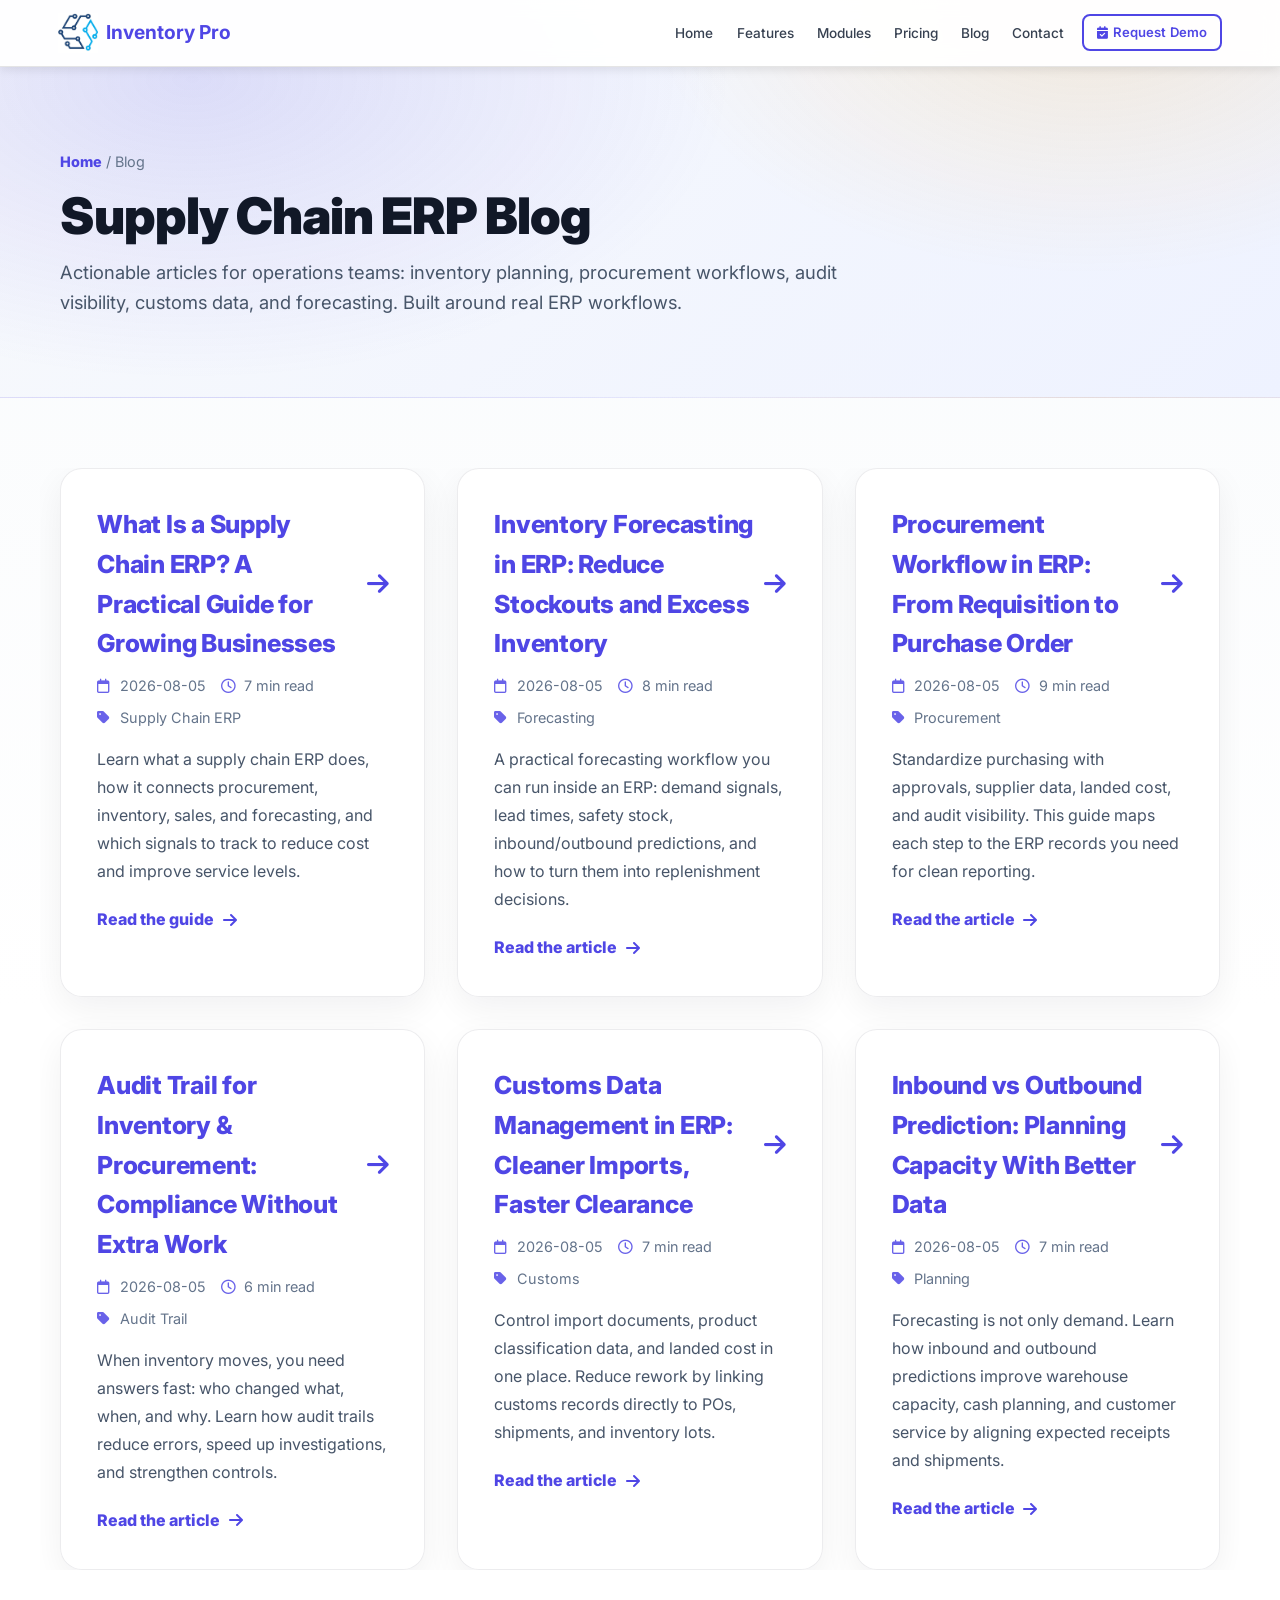
==== blog/index.html @ fe418e1c "fix" ====
<!DOCTYPE html>
<html lang="en">
<head>
    <meta charset="UTF-8">
    <meta name="viewport" content="width=device-width, initial-scale=1.0">
    <meta http-equiv="X-UA-Compatible" content="IE=edge">

    <title>Inventory Pro Blog | Supply Chain ERP Guides</title>
    <meta name="description" content="Practical guides on supply chain ERP, inventory planning, procurement, audit trails, customs data, and forecasting. Written for operations teams who want better control and visibility.">
    <meta name="keywords" content="supply chain ERP, inventory ERP, procurement ERP, inventory forecasting, audit trail, customs data management, inbound prediction, outbound prediction, supply chain management software">
    <meta name="author" content="Inventory Pro">
    <meta name="robots" content="index, follow, max-image-preview:large, max-snippet:-1, max-video-preview:-1">
    <meta name="theme-color" content="#2563eb">

    <link rel="canonical" href="https://inventoryproapp.com.au/blog/index.html">
    <link rel="icon" type="image/png" href="../logo.png">
    <link rel="apple-touch-icon" type="image/png" href="../logo.png">

    <meta property="og:type" content="website">
    <meta property="og:site_name" content="Inventory Pro">
    <meta property="og:title" content="Inventory Pro Blog | Supply Chain ERP Guides">
    <meta property="og:description" content="Practical guides on supply chain ERP, inventory planning, procurement, audit trails, customs data, and forecasting.">
    <meta property="og:url" content="https://inventoryproapp.com.au/blog/index.html">
    <meta property="og:image" content="../logo.png">

    <meta name="twitter:card" content="summary_large_image">
    <meta name="twitter:title" content="Inventory Pro Blog | Supply Chain ERP Guides">
    <meta name="twitter:description" content="Practical guides on supply chain ERP, inventory planning, procurement, audit trails, customs data, and forecasting.">
    <meta name="twitter:image" content="../logo.png">

    <link rel="stylesheet" href="../styles.css">
    <link href="https://fonts.googleapis.com/css2?family=Inter:wght@300;400;500;600;700;800&display=swap" rel="stylesheet">
    <link rel="stylesheet" href="https://cdnjs.cloudflare.com/ajax/libs/font-awesome/6.0.0/css/all.min.css">

    <script type="application/ld+json">
    {
        "@context": "https://schema.org",
        "@type": "Blog",
        "name": "Inventory Pro Blog",
        "description": "Practical guides on supply chain ERP, inventory planning, procurement, audit trails, customs data, and forecasting.",
        "url": "https://inventoryproapp.com.au/blog/index.html",
        "publisher": {
            "@type": "Organization",
            "name": "Inventory Pro",
            "url": "https://inventoryproapp.com.au/",
            "logo": {
                "@type": "ImageObject",
                "url": "https://inventoryproapp.com.au/logo.png"
            }
        }
    }
    </script>
</head>
<body class="blog-page">
    <nav class="navbar">
        <div class="nav-container">
            <a class="nav-logo" href="../index.html">
                <img src="../logo.png" alt="Inventory Pro Logo" class="nav-logo-img">
                <span>Inventory Pro</span>
            </a>
            <ul class="nav-menu">
                <li><a href="../index.html#home">Home</a></li>
                <li><a href="../index.html#features">Features</a></li>
                <li><a href="../index.html#modules">Modules</a></li>
                <li><a href="../index.html#pricing">Pricing</a></li>
                <li><a href="index.html">Blog</a></li>
                <li><a href="../index.html#contact">Contact</a></li>
                <li><a href="../index.html#contact" class="request-demo-nav" data-interest="demo"><i class="fas fa-calendar-check"></i> Request Demo</a></li>
            </ul>
            <div class="hamburger">
                <span></span>
                <span></span>
                <span></span>
            </div>
        </div>
    </nav>

    <header class="blog-hero">
        <div class="container">
            <div class="breadcrumbs">
                <a href="../index.html">Home</a> / Blog
            </div>
            <h1>Supply Chain ERP Blog</h1>
            <p>Actionable articles for operations teams: inventory planning, procurement workflows, audit visibility, customs data, and forecasting. Built around real ERP workflows.</p>
        </div>
    </header>

    <main class="blog-index" aria-label="Blog posts">
        <div class="container">
            <div class="blog-grid">
                <article class="blog-card">
                    <h2><a class="blog-link" href="supply-chain-erp-guide.html">What Is a Supply Chain ERP? A Practical Guide for Growing Businesses <i class="fas fa-arrow-right"></i></a></h2>
                    <div class="blog-meta">
                        <span><i class="far fa-calendar"></i> 2026-08-05</span>
                        <span><i class="far fa-clock"></i> 7 min read</span>
                        <span><i class="fas fa-tag"></i> Supply Chain ERP</span>
                    </div>
                    <p>Learn what a supply chain ERP does, how it connects procurement, inventory, sales, and forecasting, and which signals to track to reduce cost and improve service levels.</p>
                    <a class="blog-link" href="supply-chain-erp-guide.html">Read the guide <i class="fas fa-arrow-right"></i></a>
                </article>

                <article class="blog-card">
                    <h2><a class="blog-link" href="inventory-forecasting-erp.html">Inventory Forecasting in ERP: Reduce Stockouts and Excess Inventory <i class="fas fa-arrow-right"></i></a></h2>
                    <div class="blog-meta">
                        <span><i class="far fa-calendar"></i> 2026-08-05</span>
                        <span><i class="far fa-clock"></i> 8 min read</span>
                        <span><i class="fas fa-tag"></i> Forecasting</span>
                    </div>
                    <p>A practical forecasting workflow you can run inside an ERP: demand signals, lead times, safety stock, inbound/outbound predictions, and how to turn them into replenishment decisions.</p>
                    <a class="blog-link" href="inventory-forecasting-erp.html">Read the article <i class="fas fa-arrow-right"></i></a>
                </article>

                <article class="blog-card">
                    <h2><a class="blog-link" href="procurement-workflow-erp.html">Procurement Workflow in ERP: From Requisition to Purchase Order <i class="fas fa-arrow-right"></i></a></h2>
                    <div class="blog-meta">
                        <span><i class="far fa-calendar"></i> 2026-08-05</span>
                        <span><i class="far fa-clock"></i> 9 min read</span>
                        <span><i class="fas fa-tag"></i> Procurement</span>
                    </div>
                    <p>Standardize purchasing with approvals, supplier data, landed cost, and audit visibility. This guide maps each step to the ERP records you need for clean reporting.</p>
                    <a class="blog-link" href="procurement-workflow-erp.html">Read the article <i class="fas fa-arrow-right"></i></a>
                </article>

                <article class="blog-card">
                    <h2><a class="blog-link" href="audit-trail-inventory.html">Audit Trail for Inventory & Procurement: Compliance Without Extra Work <i class="fas fa-arrow-right"></i></a></h2>
                    <div class="blog-meta">
                        <span><i class="far fa-calendar"></i> 2026-08-05</span>
                        <span><i class="far fa-clock"></i> 6 min read</span>
                        <span><i class="fas fa-tag"></i> Audit Trail</span>
                    </div>
                    <p>When inventory moves, you need answers fast: who changed what, when, and why. Learn how audit trails reduce errors, speed up investigations, and strengthen controls.</p>
                    <a class="blog-link" href="audit-trail-inventory.html">Read the article <i class="fas fa-arrow-right"></i></a>
                </article>

                <article class="blog-card">
                    <h2><a class="blog-link" href="customs-data-management-erp.html">Customs Data Management in ERP: Cleaner Imports, Faster Clearance <i class="fas fa-arrow-right"></i></a></h2>
                    <div class="blog-meta">
                        <span><i class="far fa-calendar"></i> 2026-08-05</span>
                        <span><i class="far fa-clock"></i> 7 min read</span>
                        <span><i class="fas fa-tag"></i> Customs</span>
                    </div>
                    <p>Control import documents, product classification data, and landed cost in one place. Reduce rework by linking customs records directly to POs, shipments, and inventory lots.</p>
                    <a class="blog-link" href="customs-data-management-erp.html">Read the article <i class="fas fa-arrow-right"></i></a>
                </article>

                <article class="blog-card">
                    <h2><a class="blog-link" href="inbound-outbound-prediction.html">Inbound vs Outbound Prediction: Planning Capacity With Better Data <i class="fas fa-arrow-right"></i></a></h2>
                    <div class="blog-meta">
                        <span><i class="far fa-calendar"></i> 2026-08-05</span>
                        <span><i class="far fa-clock"></i> 7 min read</span>
                        <span><i class="fas fa-tag"></i> Planning</span>
                    </div>
                    <p>Forecasting is not only demand. Learn how inbound and outbound predictions improve warehouse capacity, cash planning, and customer service by aligning expected receipts and shipments.</p>
                    <a class="blog-link" href="inbound-outbound-prediction.html">Read the article <i class="fas fa-arrow-right"></i></a>
                </article>
            </div>
        </div>
    </main>

    <script src="blog.js"></script>
</body>
</html>
---- styles.css ----
/* SEO Accessibility Styles */
.sr-only {
    position: absolute;
    width: 1px;
    height: 1px;
    padding: 0;
    margin: -1px;
    overflow: hidden;
    clip: rect(0, 0, 0, 0);
    white-space: nowrap;
    border: 0;
}

.sr-only-focusable:active,
.sr-only-focusable:focus {
    position: static;
    width: auto;
    height: auto;
    margin: 0;
    overflow: visible;
    clip: auto;
    white-space: normal;
}

/* Reset and Base Styles */
* {
    margin: 0;
    padding: 0;
    box-sizing: border-box;
}

body {
    font-family: 'Inter', -apple-system, BlinkMacSystemFont, 'Segoe UI', Roboto, sans-serif;
    line-height: 1.6;
    color: #333;
    overflow-x: hidden;
    background: #f8fafc;
    word-wrap: break-word;
    overflow-wrap: break-word;
}

/* Text overflow handling */
h1, h2, h3, h4, h5, h6, p, span, div, a, button, input, textarea, select {
    word-wrap: break-word;
    overflow-wrap: break-word;
    hyphens: auto;
}

/* Color Variables */
:root {
    --primary-color: #4f46e5;
    --primary-dark: #3730a3;
    --primary-light: #6366f1;
    --secondary-color: #64748b;
    --accent-color: #f59e0b;
    --success-color: #10b981;
    --error-color: #ef4444;
    --warning-color: #f59e0b;
    --text-primary: #1f2937;
    --text-secondary: #6b7280;
    --text-light: #9ca3af;
    --bg-primary: #ffffff;
    --bg-secondary: #f8fafc;
    --bg-dark: #1f2937;
    --border-color: #e5e7eb;
    --border-light: #f3f4f6;
    --shadow-light: rgba(0, 0, 0, 0.05);
    --shadow-medium: rgba(0, 0, 0, 0.1);
    --shadow-heavy: rgba(0, 0, 0, 0.15);
    --gradient-primary: linear-gradient(135deg, #4f46e5 0%, #3730a3 100%);
    --gradient-secondary: linear-gradient(135deg, #6366f1 0%, #4f46e5 100%);
    --gradient-accent: linear-gradient(135deg, #f59e0b 0%, #d97706 100%);
    --gradient-hero: linear-gradient(135deg, #667eea 0%, #764ba2 100%);
    --gradient-card: linear-gradient(135deg, rgba(255, 255, 255, 0.9) 0%, rgba(255, 255, 255, 0.7) 100%);
    --gradient-glass: linear-gradient(135deg, rgba(255, 255, 255, 0.2) 0%, rgba(255, 255, 255, 0.1) 100%);
    --gradient-dark: linear-gradient(135deg, #1f2937 0%, #374151 100%);
}

/* Container with text overflow protection */
.container {
    max-width: 1200px;
    margin: 0 auto;
    padding: 0 20px;
    overflow: hidden;
}

/* Navigation with text overflow protection */
.navbar {
    position: fixed;
    top: 0;
    left: 0;
    right: 0;
    background: rgba(255, 255, 255, 0.95);
    backdrop-filter: blur(10px);
    -webkit-backdrop-filter: blur(10px);
    z-index: 9999;
    padding: 0.8rem 0;
    border-bottom: 1px solid rgba(0, 0, 0, 0.1);
    box-shadow: 0 2px 10px rgba(0, 0, 0, 0.1);
    overflow: visible;
}

.nav-container {
    max-width: 1200px;
    margin: 0 auto;
    padding: 0 18px;
    display: flex;
    align-items: center;
    justify-content: space-between;
    gap: 0.5rem;
    overflow: visible;
}

.nav-logo {
    display: flex;
    align-items: center;
    font-size: 1.2rem;
    font-weight: 700;
    color: #4f46e5;
    text-decoration: none;
    flex-shrink: 0;
    min-width: 0;
}

.nav-logo-img {
    height: 40px;
    width: auto;
    object-fit: contain;
    margin-right: 0.5rem;
}

.nav-logo span {
    white-space: nowrap;
    overflow: hidden;
    text-overflow: ellipsis;
}

.nav-logo i {
    margin-right: 0.5rem;
    font-size: 1.5rem;
    color: #4f46e5;
    flex-shrink: 0;
}

.nav-menu {
    display: flex;
    list-style: none;
    margin: 0;
    padding: 0;
    gap: 0.15rem;
    flex-wrap: nowrap;
    justify-content: flex-end;
    align-items: center;
    flex: 1;
    min-width: 0;
}

.nav-menu a {
    text-decoration: none;
    color: #374151;
    font-weight: 500;
    font-size: 0.85rem;
    padding: 0.4rem 0.65rem;
    border-radius: 6px;
    transition: all 0.2s ease;
    white-space: nowrap;
}

.nav-menu a:hover {
    background: rgba(79, 70, 229, 0.1);
    color: #4f46e5;
}

.hamburger {
    display: none;
    flex-direction: column;
    cursor: pointer;
    gap: 3px;
    padding: 5px;
    flex-shrink: 0;
}

.hamburger span {
    width: 20px;
    height: 2px;
    background: #4f46e5;
    border-radius: 1px;
    transition: all 0.3s ease;
}

/* Hero Section with text overflow protection */
.hero {
    min-height: 100vh;
    display: flex;
    align-items: center;
    background: var(--gradient-hero);
    position: relative;
    overflow: hidden;
    padding-top: 80px;
}

.hero::before {
    content: '';
    position: absolute;
    top: 0;
    left: 0;
    right: 0;
    bottom: 0;
    background: url('data:image/svg+xml,<svg xmlns="http://www.w3.org/2000/svg" viewBox="0 0 100 100"><defs><pattern id="grid" width="10" height="10" patternUnits="userSpaceOnUse"><path d="M 10 0 L 0 0 0 10" fill="none" stroke="rgba(255,255,255,0.1)" stroke-width="0.5"/></pattern></defs><rect width="100" height="100" fill="url(%23grid)"/></svg>');
    opacity: 0.3;
}

.hero::after {
    content: '';
    position: absolute;
    top: 0;
    left: 0;
    right: 0;
    bottom: 0;
    background: radial-gradient(circle at 20% 80%, rgba(120, 119, 198, 0.3) 0%, transparent 50%),
                radial-gradient(circle at 80% 20%, rgba(255, 119, 198, 0.3) 0%, transparent 50%),
                radial-gradient(circle at 40% 40%, rgba(120, 219, 255, 0.2) 0%, transparent 50%);
}

.hero-container {
    max-width: 1200px;
    margin: 0 auto;
    padding: 0 20px;
    display: grid;
    grid-template-columns: 1fr 1fr;
    gap: 4rem;
    align-items: center;
    position: relative;
    z-index: 2;
    overflow: hidden;
}

.hero-content h1 {
    font-size: clamp(2rem, 5vw, 4rem);
    font-weight: 800;
    color: white;
    margin-bottom: 1.5rem;
    line-height: 1.1;
    text-shadow: 0 4px 8px rgba(0, 0, 0, 0.1);
    animation: fadeInUp 1s ease;
    background: linear-gradient(135deg, #ffffff 0%, #f3f4f6 100%);
    -webkit-background-clip: text;
    -webkit-text-fill-color: transparent;
    background-clip: text;
    word-wrap: break-word;
    overflow-wrap: break-word;
}

.hero-content p {
    font-size: clamp(1rem, 2.5vw, 1.25rem);
    color: rgba(255, 255, 255, 0.9);
    margin-bottom: 2rem;
    line-height: 1.6;
    animation: fadeInUp 1s ease 0.2s both;
    word-wrap: break-word;
    overflow-wrap: break-word;
}

.hero-buttons {
    display: flex;
    gap: 1rem;
    animation: fadeInUp 1s ease 0.4s both;
    margin-bottom: 2rem;
    flex-wrap: wrap;
}

.hero-stats {
    display: flex;
    gap: 2rem;
    animation: fadeInUp 1s ease 0.6s both;
    flex-wrap: wrap;
}

.stat-item {
    text-align: center;
    color: white;
    min-width: 0;
}

.stat-item .counter {
    display: block;
    font-size: clamp(1.5rem, 4vw, 2.5rem);
    font-weight: 800;
    color: white;
    text-shadow: 0 2px 4px rgba(0, 0, 0, 0.1);
    word-wrap: break-word;
    overflow-wrap: break-word;
}

.stat-label {
    font-size: clamp(0.8rem, 2vw, 0.9rem);
    color: rgba(255, 255, 255, 0.8);
    font-weight: 500;
    text-transform: uppercase;
    letter-spacing: 0.5px;
    word-wrap: break-word;
    overflow-wrap: break-word;
}

.btn {
    display: inline-block;
    padding: 1rem 2rem;
    border-radius: 50px;
    text-decoration: none;
    font-weight: 600;
    transition: all 0.3s ease;
    border: none;
    cursor: pointer;
    position: relative;
    overflow: hidden;
    box-shadow: 0 8px 25px rgba(0, 0, 0, 0.15);
    font-size: 1rem;
    white-space: nowrap;
    text-overflow: ellipsis;
    max-width: 200px;
}

.btn::before {
    content: '';
    position: absolute;
    top: 0;
    left: -100%;
    width: 100%;
    height: 100%;
    background: linear-gradient(90deg, transparent, rgba(255, 255, 255, 0.3), transparent);
    transition: left 0.5s ease;
}

.btn:hover::before {
    left: 100%;
}

.btn-primary {
    background: var(--gradient-primary);
    color: white;
    transform: translateY(0);
}

.btn-primary:hover {
    transform: translateY(-3px);
    box-shadow: 0 12px 35px rgba(79, 70, 229, 0.4);
}

.btn-secondary {
    background: rgba(255, 255, 255, 0.15);
    color: white;
    border: 2px solid rgba(255, 255, 255, 0.3);
    backdrop-filter: blur(10px);
}

.btn-secondary:hover {
    background: rgba(255, 255, 255, 0.25);
    transform: translateY(-3px);
    box-shadow: 0 12px 35px rgba(255, 255, 255, 0.3);
}

.btn-outline {
    background: transparent;
    color: var(--primary-color);
    border: 2px solid var(--primary-color);
}

.btn-outline:hover {
    background: var(--primary-color);
    color: white;
    transform: translateY(-3px);
}

.hero-image {
    display: flex;
    justify-content: center;
    align-items: center;
    animation: fadeInUp 1s ease 0.6s both;
    overflow: hidden;
}

.hero-graphic {
    position: relative;
    width: clamp(300px, 40vw, 450px);
    height: clamp(300px, 40vw, 450px);
    background: var(--gradient-glass);
    border-radius: 30px;
    backdrop-filter: blur(20px);
    border: 1px solid rgba(255, 255, 255, 0.3);
    display: flex;
    align-items: center;
    justify-content: center;
    box-shadow: 0 25px 50px rgba(0, 0, 0, 0.15);
    overflow: hidden;
}

.hero-graphic::before {
    content: '';
    position: absolute;
    top: -2px;
    left: -2px;
    right: -2px;
    bottom: -2px;
    background: var(--gradient-primary);
    border-radius: 30px;
    z-index: -1;
    opacity: 0.3;
    filter: blur(20px);
}

.module-grid {
    display: grid;
    grid-template-columns: repeat(auto-fit, minmax(100px, 1fr));
    gap: 1rem;
    width: 100%;
    padding: 2rem;
    overflow: hidden;
}

.module-item {
    background: var(--gradient-glass);
    border: 1px solid rgba(255, 255, 255, 0.3);
    border-radius: 15px;
    padding: 0.75rem;
    text-align: center;
    color: white;
    font-weight: 600;
    font-size: clamp(0.6rem, 1.5vw, 0.8rem);
    cursor: pointer;
    transition: all 0.3s ease;
    backdrop-filter: blur(10px);
    position: relative;
    overflow: hidden;
    word-wrap: break-word;
    overflow-wrap: break-word;
    hyphens: auto;
    min-height: 60px;
    display: flex;
    align-items: center;
    justify-content: center;
    line-height: 1.2;
    text-transform: uppercase;
    letter-spacing: 0.5px;
}

.module-item::before {
    content: '';
    position: absolute;
    top: 0;
    left: -100%;
    width: 100%;
    height: 100%;
    background: linear-gradient(90deg, transparent, rgba(255, 255, 255, 0.2), transparent);
    transition: left 0.5s ease;
}

.module-item:hover::before {
    left: 100%;
}

.module-item:hover {
    transform: translateY(-5px) scale(1.05);
    box-shadow: 0 15px 35px rgba(255, 255, 255, 0.2);
    border-color: rgba(255, 255, 255, 0.5);
}

/* Section Headers with text overflow protection */
.section-header {
    text-align: center;
    margin-bottom: 4rem;
    overflow: hidden;
}

.section-header h2 {
    font-size: clamp(2rem, 5vw, 3rem);
    font-weight: 800;
    margin-bottom: 1rem;
    color: #1f2937;
    background: var(--gradient-primary);
    -webkit-background-clip: text;
    -webkit-text-fill-color: transparent;
    background-clip: text;
    word-wrap: break-word;
    overflow-wrap: break-word;
}

.section-header p {
    font-size: clamp(1rem, 2.5vw, 1.25rem);
    color: #6b7280;
    max-width: 600px;
    margin: 0 auto;
    word-wrap: break-word;
    overflow-wrap: break-word;
}

/* Features Section with text overflow protection */
.features {
    padding: 100px 0;
    background: linear-gradient(135deg, #f8fafc 0%, #e2e8f0 100%);
    position: relative;
    overflow: hidden;
}

.features::before {
    content: '';
    position: absolute;
    top: 0;
    left: 0;
    right: 0;
    bottom: 0;
    background: url('data:image/svg+xml,<svg xmlns="http://www.w3.org/2000/svg" viewBox="0 0 100 100"><defs><pattern id="dots" width="20" height="20" patternUnits="userSpaceOnUse"><circle cx="10" cy="10" r="1" fill="rgba(79,70,229,0.1)"/></pattern></defs><rect width="100" height="100" fill="url(%23dots)"/></svg>');
    opacity: 0.5;
}

.features-grid {
    display: grid;
    grid-template-columns: repeat(auto-fit, minmax(350px, 1fr));
    gap: 2rem;
    position: relative;
    z-index: 2;
    overflow: hidden;
}

.feature-card {
    background: var(--gradient-card);
    padding: 2.5rem;
    border-radius: 20px;
    box-shadow: 0 10px 30px rgba(0, 0, 0, 0.1);
    transition: all 0.4s ease;
    border: 1px solid rgba(255, 255, 255, 0.2);
    backdrop-filter: blur(10px);
    position: relative;
    overflow: hidden;
    word-wrap: break-word;
    overflow-wrap: break-word;
}

.feature-card::before {
    content: '';
    position: absolute;
    top: 0;
    left: 0;
    right: 0;
    height: 4px;
    background: var(--gradient-primary);
    transform: scaleX(0);
    transition: transform 0.3s ease;
}

.feature-card:hover::before {
    transform: scaleX(1);
}

.feature-card:hover {
    transform: translateY(-10px);
    box-shadow: 0 25px 50px rgba(0, 0, 0, 0.15);
}

.feature-icon {
    width: 70px;
    height: 70px;
    background: var(--gradient-primary);
    border-radius: 20px;
    display: flex;
    align-items: center;
    justify-content: center;
    margin-bottom: 1.5rem;
    position: relative;
    overflow: hidden;
}

.feature-icon::before {
    content: '';
    position: absolute;
    top: 0;
    left: 0;
    right: 0;
    bottom: 0;
    background: linear-gradient(45deg, transparent 30%, rgba(255, 255, 255, 0.2) 50%, transparent 70%);
}

.feature-icon i {
    font-size: 1.8rem;
    color: white;
    z-index: 1;
}

.feature-card h3 {
    font-size: clamp(1.2rem, 3vw, 1.5rem);
    font-weight: 700;
    margin-bottom: 1rem;
    color: #1f2937;
    word-wrap: break-word;
    overflow-wrap: break-word;
}

.feature-card p {
    color: #6b7280;
    line-height: 1.6;
    font-size: clamp(1rem, 2.5vw, 1.1rem);
    word-wrap: break-word;
    overflow-wrap: break-word;
}

/* Modules Section with text overflow protection */
.modules {
    padding: 100px 0;
    background: white;
    position: relative;
    overflow: hidden;
}

.modules::before {
    content: '';
    position: absolute;
    top: 0;
    left: 0;
    right: 0;
    bottom: 0;
    background: linear-gradient(135deg, rgba(79, 70, 229, 0.05) 0%, rgba(118, 75, 162, 0.05) 100%);
}

.modules-grid {
    display: grid;
    grid-template-columns: repeat(auto-fit, minmax(320px, 1fr));
    gap: 2rem;
    position: relative;
    z-index: 2;
    overflow: hidden;
}

.module-card {
    background: white;
    padding: 2.5rem;
    border-radius: 20px;
    border: 1px solid #e5e7eb;
    transition: all 0.4s ease;
    position: relative;
    overflow: hidden;
    box-shadow: 0 5px 15px rgba(0, 0, 0, 0.05);
    word-wrap: break-word;
    overflow-wrap: break-word;
}

.module-card::before {
    content: '';
    position: absolute;
    top: 0;
    left: 0;
    right: 0;
    bottom: 0;
    background: var(--gradient-primary);
    opacity: 0;
    transition: opacity 0.3s ease;
    z-index: -1;
}

.module-card:hover::before {
    opacity: 0.05;
}

.module-card:hover {
    transform: translateY(-8px);
    box-shadow: 0 25px 50px rgba(0, 0, 0, 0.1);
    border-color: var(--primary-color);
}

.featured-module {
    background: white;
    color: #333;
    border: 2px solid #4f46e5;
    box-shadow: 0 8px 25px rgba(79, 70, 229, 0.2);
    position: relative;
}

.featured-module::before {
    content: "FEATURED";
    position: absolute;
    top: -10px;
    right: 15px;
    background: #4f46e5;
    color: white;
    padding: 4px 12px;
    border-radius: 12px;
    font-size: 0.7rem;
    font-weight: 600;
    letter-spacing: 0.5px;
}

.featured-module .module-icon {
    background: var(--gradient-primary);
    color: white;
}

.featured-module .module-features li {
    color: #333;
}

.featured-module .module-features li::before {
    color: #4f46e5;
}

.module-icon {
    width: 60px;
    height: 60px;
    background: var(--gradient-primary);
    border-radius: 15px;
    display: flex;
    align-items: center;
    justify-content: center;
    margin-bottom: 1.5rem;
    position: relative;
    overflow: hidden;
}

.module-icon::before {
    content: '';
    position: absolute;
    top: 0;
    left: 0;
    right: 0;
    bottom: 0;
    background: linear-gradient(45deg, transparent 30%, rgba(255, 255, 255, 0.2) 50%, transparent 70%);
}

.module-icon i {
    font-size: 1.5rem;
    color: white;
    z-index: 1;
}

.module-card h3 {
    font-size: clamp(1.1rem, 3vw, 1.25rem);
    font-weight: 700;
    margin-bottom: 1rem;
    color: #1f2937;
    word-wrap: break-word;
    overflow-wrap: break-word;
}

.module-card p {
    color: #6b7280;
    margin-bottom: 1.5rem;
    line-height: 1.6;
    word-wrap: break-word;
    overflow-wrap: break-word;
}

.module-features {
    list-style: none;
    word-wrap: break-word;
    overflow-wrap: break-word;
}

.module-features li {
    color: #6b7280;
    font-size: clamp(0.9rem, 2.5vw, 0.95rem);
    margin-bottom: 0.75rem;
    padding-left: 1.5rem;
    position: relative;
    transition: color 0.3s ease;
    word-wrap: break-word;
    overflow-wrap: break-word;
}

.module-features li::before {
    content: "✓";
    color: var(--primary-color);
    position: absolute;
    left: 0;
    font-weight: bold;
}

.module-card:hover .module-features li {
    color: #374151;
}

/* Pricing Section with text overflow protection */
.pricing {
    padding: 100px 0;
    background: linear-gradient(135deg, #f8fafc 0%, #e2e8f0 100%);
    position: relative;
    overflow: visible;
}

.pricing-highlight {
    display: flex;
    justify-content: center;
    gap: 1rem;
    margin-top: 1.5rem;
    flex-wrap: wrap;
}

.highlight-badge {
    background: linear-gradient(135deg, #10b981, #059669);
    color: white;
    padding: 0.5rem 1rem;
    border-radius: 25px;
    font-size: 0.9rem;
    font-weight: 600;
    box-shadow: 0 4px 12px rgba(16, 185, 129, 0.3);
    animation: pulse 2s infinite;
}

@keyframes pulse {
    0%, 100% {
        transform: scale(1);
    }
    50% {
        transform: scale(1.05);
    }
}

.price-comparison {
    text-align: center;
    margin: 1rem 0;
    padding: 1rem;
    background: linear-gradient(135deg, #fef3c7, #fde68a);
    border-radius: 8px;
    border: 2px solid #f59e0b;
}

.competitor-price {
    font-size: 0.9rem;
    color: #92400e;
    text-decoration: line-through;
    margin-bottom: 0.5rem;
}

.savings-highlight {
    font-size: 1.1rem;
    font-weight: 700;
    color: #92400e;
    background: #fbbf24;
    padding: 0.25rem 0.75rem;
    border-radius: 15px;
    display: inline-block;
}

.pricing::before {
    content: '';
    position: absolute;
    top: 0;
    left: 0;
    right: 0;
    bottom: 0;
    background: url('data:image/svg+xml,<svg xmlns="http://www.w3.org/2000/svg" viewBox="0 0 100 100"><defs><pattern id="hexagons" width="30" height="30" patternUnits="userSpaceOnUse"><polygon points="15,0 30,8.66 30,21.65 15,30 0,21.65 0,8.66" fill="none" stroke="rgba(79,70,229,0.1)" stroke-width="1"/></pattern></defs><rect width="100" height="100" fill="url(%23hexagons)"/></svg>');
    opacity: 0.3;
}

.pricing-grid {
    display: grid;
    grid-template-columns: repeat(auto-fit, minmax(320px, 1fr));
    gap: 2rem;
    max-width: 1000px;
    margin: 0 auto;
    position: relative;
    z-index: 2;
    overflow: visible;
    justify-items: center;
}

.pricing-card {
    background: white;
    border-radius: 25px;
    padding: 3rem 2rem;
    text-align: center;
    box-shadow: 0 10px 30px rgba(0, 0, 0, 0.1);
    transition: all 0.4s ease;
    position: relative;
    overflow: visible;
    border: 2px solid transparent;
    word-wrap: break-word;
    overflow-wrap: break-word;
}

.pricing-card::before {
    content: '';
    position: absolute;
    top: 0;
    left: 0;
    right: 0;
    bottom: 0;
    background: var(--gradient-primary);
    opacity: 0;
    transition: opacity 0.3s ease;
    z-index: -1;
}

.pricing-card.featured {
    border: 2px solid var(--primary-color);
    transform: scale(1.05);
    box-shadow: 0 20px 40px rgba(79, 70, 229, 0.2);
}

.pricing-card.featured::before {
    opacity: 0.05;
}

.pricing-card:hover {
    transform: translateY(-10px);
    box-shadow: 0 25px 50px rgba(0, 0, 0, 0.15);
}

.featured-badge {
    position: absolute;
    top: -35px;
    left: 50%;
    transform: translateX(-50%);
    background: var(--gradient-primary);
    color: white;
    padding: 0.75rem 1.5rem;
    border-radius: 25px;
    font-size: 0.8rem;
    font-weight: 700;
    box-shadow: 0 5px 15px rgba(79, 70, 229, 0.3);
    white-space: normal;
    overflow: visible;
    text-overflow: clip;
    max-width: 280px;
    margin: 0;
    text-align: center;
    z-index: 10;
    line-height: 1.2;
    word-wrap: break-word;
    overflow-wrap: break-word;
}

.pricing-header h3 {
    font-size: clamp(1.3rem, 3vw, 1.75rem);
    font-weight: 700;
    margin-bottom: 1rem;
    color: #1f2937;
    word-wrap: break-word;
    overflow-wrap: break-word;
}

.price {
    margin-bottom: 2rem;
    word-wrap: break-word;
    overflow-wrap: break-word;
}

.currency {
    font-size: clamp(1.2rem, 3vw, 1.5rem);
    font-weight: 600;
    color: #6b7280;
}

.amount {
    font-size: clamp(2.5rem, 6vw, 3.5rem);
    font-weight: 800;
    color: var(--primary-color);
    line-height: 1;
}

.period {
    font-size: clamp(0.9rem, 2.5vw, 1.1rem);
    color: #6b7280;
}

.annual-savings {
    margin-top: 0.5rem;
    text-align: center;
}

.annual-price {
    display: block;
    font-size: 1.1rem;
    font-weight: 600;
    color: var(--primary-color);
    margin-bottom: 0.25rem;
}

.savings-text {
    display: block;
    font-size: 0.9rem;
    color: var(--text-secondary);
    font-weight: 400;
}

.pricing-features {
    list-style: none;
    margin-bottom: 2rem;
    word-wrap: break-word;
    overflow-wrap: break-word;
}

.pricing-features li {
    padding: 0.75rem 0;
    color: #6b7280;
    border-bottom: 1px solid #f3f4f6;
    font-weight: 500;
    word-wrap: break-word;
    overflow-wrap: break-word;
}

.pricing-features li:last-child {
    border-bottom: none;
}

/* Contact Section with text overflow protection */
.contact {
    padding: 100px 0;
    background: white;
    position: relative;
    overflow: hidden;
}

.contact::before {
    content: '';
    position: absolute;
    top: 0;
    left: 0;
    right: 0;
    bottom: 0;
    background: linear-gradient(135deg, rgba(79, 70, 229, 0.03) 0%, rgba(118, 75, 162, 0.03) 100%);
}

.contact-content {
    display: grid;
    grid-template-columns: 1fr 1fr;
    gap: 4rem;
    align-items: start;
    position: relative;
    z-index: 2;
    overflow: hidden;
}

.contact-info h2 {
    font-size: clamp(2rem, 5vw, 2.5rem);
    font-weight: 800;
    margin-bottom: 1rem;
    color: #1f2937;
    background: var(--gradient-primary);
    -webkit-background-clip: text;
    -webkit-text-fill-color: transparent;
    background-clip: text;
    word-wrap: break-word;
    overflow-wrap: break-word;
}

.contact-info p {
    font-size: clamp(1rem, 2.5vw, 1.25rem);
    color: #6b7280;
    margin-bottom: 2rem;
    line-height: 1.6;
    word-wrap: break-word;
    overflow-wrap: break-word;
}

.contact-methods {
    display: flex;
    flex-direction: column;
    gap: 1.5rem;
    word-wrap: break-word;
    overflow-wrap: break-word;
}

.contact-method {
    display: flex;
    align-items: center;
    gap: 1rem;
    color: #6b7280;
    padding: 1rem;
    background: rgba(255, 255, 255, 0.5);
    border-radius: 12px;
    transition: all 0.3s ease;
    word-wrap: break-word;
    overflow-wrap: break-word;
}

.contact-method:hover {
    background: rgba(79, 70, 229, 0.1);
    transform: translateX(5px);
}

.contact-method i {
    width: 25px;
    color: var(--primary-color);
    font-size: 1.2rem;
    flex-shrink: 0;
}

.contact-method span {
    word-wrap: break-word;
    overflow-wrap: break-word;
}

.contact-form {
    background: var(--gradient-card);
    padding: 2.5rem;
    border-radius: 20px;
    box-shadow: 0 15px 35px rgba(0, 0, 0, 0.1);
    backdrop-filter: blur(10px);
    border: 1px solid rgba(255, 255, 255, 0.2);
    overflow: hidden;
}

.form-group {
    margin-bottom: 1.5rem;
    overflow: hidden;
}

.form-group input,
.form-group select,
.form-group textarea {
    width: 100%;
    padding: 15px 20px;
    border: 2px solid #e5e7eb;
    border-radius: 12px;
    font-size: 1rem;
    transition: all 0.3s ease;
    background: rgba(255, 255, 255, 0.8);
    word-wrap: break-word;
    overflow-wrap: break-word;
    overflow: hidden;
}

.form-group input:focus,
.form-group select:focus,
.form-group textarea:focus {
    outline: none;
    border-color: var(--primary-color);
    box-shadow: 0 0 0 3px rgba(79, 70, 229, 0.1);
    background: white;
}

.form-group textarea {
    resize: vertical;
    min-height: 120px;
}

/* Footer with text overflow protection */
.footer {
    background: var(--gradient-dark);
    color: white;
    padding: 80px 0 30px;
    position: relative;
    overflow: hidden;
}

.footer::before {
    content: '';
    position: absolute;
    top: 0;
    left: 0;
    right: 0;
    bottom: 0;
    background: url('data:image/svg+xml,<svg xmlns="http://www.w3.org/2000/svg" viewBox="0 0 100 100"><defs><pattern id="stars" width="20" height="20" patternUnits="userSpaceOnUse"><circle cx="10" cy="10" r="0.5" fill="rgba(255,255,255,0.1)"/></pattern></defs><rect width="100" height="100" fill="url(%23stars)"/></svg>');
    opacity: 0.3;
}

.footer-content {
    display: grid;
    grid-template-columns: 2fr 1fr 1fr 1fr;
    gap: 3rem;
    margin-bottom: 3rem;
    position: relative;
    z-index: 2;
    overflow: hidden;
}

.footer-logo {
    display: flex;
    align-items: center;
    font-size: 1.75rem;
    font-weight: 700;
    margin-bottom: 1.5rem;
    word-wrap: break-word;
    overflow-wrap: break-word;
}

.footer-logo-img {
    height: 50px;
    width: auto;
    object-fit: contain;
    margin-right: 0.75rem;
}

.footer-logo i {
    margin-right: 0.5rem;
    color: var(--primary-color);
    flex-shrink: 0;
}

.footer-section p {
    color: #9ca3af;
    margin-bottom: 2rem;
    line-height: 1.6;
    font-size: 1.1rem;
    word-wrap: break-word;
    overflow-wrap: break-word;
}

.social-links {
    display: flex;
    gap: 1rem;
    flex-wrap: wrap;
}

.social-links a {
    width: 45px;
    height: 45px;
    background: rgba(79, 70, 229, 0.2);
    border-radius: 12px;
    display: flex;
    align-items: center;
    justify-content: center;
    color: white;
    text-decoration: none;
    transition: all 0.3s ease;
    border: 1px solid rgba(255, 255, 255, 0.1);
    flex-shrink: 0;
}

.social-links a:hover {
    background: var(--primary-color);
    transform: translateY(-3px);
    box-shadow: 0 8px 25px rgba(79, 70, 229, 0.3);
}

.footer-section h4 {
    font-size: 1.25rem;
    font-weight: 700;
    margin-bottom: 1.5rem;
    color: white;
    word-wrap: break-word;
    overflow-wrap: break-word;
}

.footer-section ul {
    list-style: none;
    word-wrap: break-word;
    overflow-wrap: break-word;
}

.footer-section ul li {
    margin-bottom: 0.75rem;
    word-wrap: break-word;
    overflow-wrap: break-word;
}

.footer-section ul li a {
    color: #9ca3af;
    text-decoration: none;
    transition: all 0.3s ease;
    padding: 0.5rem 0;
    display: inline-block;
    word-wrap: break-word;
    overflow-wrap: break-word;
}

.footer-section ul li a:hover {
    color: white;
    transform: translateX(5px);
}

.footer-bottom {
    border-top: 1px solid rgba(255, 255, 255, 0.1);
    padding-top: 2rem;
    display: flex;
    justify-content: space-between;
    align-items: center;
    flex-wrap: wrap;
    gap: 1rem;
    position: relative;
    z-index: 2;
    overflow: hidden;
}

.footer-bottom p {
    color: #9ca3af;
    word-wrap: break-word;
    overflow-wrap: break-word;
}

.footer-links {
    display: flex;
    gap: 2rem;
    flex-wrap: wrap;
}

.footer-links a {
    color: #9ca3af;
    text-decoration: none;
    transition: color 0.3s ease;
    word-wrap: break-word;
    overflow-wrap: break-word;
}

.footer-links a:hover {
    color: white;
}

/* Sales Dashboard Section */
.sales-dashboard {
    padding: 100px 0;
    background: linear-gradient(135deg, #f8fafc 0%, #e2e8f0 100%);
    position: relative;
    overflow: hidden;
}

.dashboard-container {
    background: white;
    border-radius: 8px;
    box-shadow: 0 4px 20px rgba(0, 0, 0, 0.1);
    overflow: hidden;
    position: relative;
    z-index: 2;
    display: flex;
    height: 700px;
    margin-bottom: 4rem;
    border: 1px solid #e5e7eb;
}

.dashboard-sidebar {
    width: 220px;
    background: #f8fafc;
    border-right: 1px solid #e5e7eb;
    display: flex;
    flex-direction: column;
}

.dashboard-nav {
    padding: 1.5rem 1rem;
    height: 100%;
    display: flex;
    flex-direction: column;
}

.dashboard-logo {
    display: flex;
    align-items: center;
    gap: 0.5rem;
    font-size: 1rem;
    font-weight: 600;
    margin-bottom: 1.5rem;
    color: #1f2937;
    padding-bottom: 1rem;
    border-bottom: 1px solid #e5e7eb;
}

.dashboard-module-section {
    flex: 1;
}

.dashboard-module-title {
    display: flex;
    align-items: center;
    gap: 0.5rem;
    padding: 0.75rem 0.5rem;
    font-weight: 600;
    color: #374151;
    font-size: 0.9rem;
    cursor: pointer;
    border-radius: 4px;
    transition: background-color 0.2s ease;
    margin-bottom: 0.25rem;
}

.dashboard-module-title:hover {
    background: #e5e7eb;
}

.dashboard-module-title.active-module {
    background: #dbeafe;
    color: var(--primary-color);
}

.dashboard-menu {
    list-style: none;
    padding: 0;
    margin: 0.5rem 0 1rem 0;
}

.dashboard-menu li {
    padding: 0.5rem 0.75rem;
    margin-bottom: 0.25rem;
    border-radius: 4px;
    cursor: pointer;
    transition: all 0.2s ease;
    display: flex;
    align-items: center;
    gap: 0.5rem;
    font-size: 0.85rem;
    font-weight: 500;
    color: #6b7280;
    position: relative;
}

.dashboard-menu li:hover {
    background: #e5e7eb;
}

.dashboard-menu li.active {
    background: #dbeafe;
    color: var(--primary-color);
    font-weight: 600;
}

.dashboard-version {
    margin-top: auto;
    padding-top: 1rem;
    border-top: 1px solid #e5e7eb;
    font-size: 0.75rem;
    color: #6b7280;
    text-align: center;
}

.dashboard-main {
    flex: 1;
    display: flex;
    flex-direction: column;
    background: white;
}

.dashboard-header {
    background: white;
    padding: 1rem 1.5rem;
    border-bottom: 1px solid #e5e7eb;
    display: flex;
    justify-content: space-between;
    align-items: center;
    height: 60px;
}

.dashboard-company-info h3 {
    margin: 0;
    color: var(--primary-color);
    font-size: 1.1rem;
    font-weight: 600;
}

.dashboard-header-controls {
    display: flex;
    align-items: center;
    gap: 1rem;
}

.dashboard-language,
.dashboard-notifications,
.dashboard-user-profile {
    display: flex;
    align-items: center;
    gap: 0.5rem;
    color: #6b7280;
    font-size: 0.9rem;
    cursor: pointer;
    transition: color 0.2s ease;
}

.dashboard-language:hover,
.dashboard-notifications:hover,
.dashboard-user-profile:hover {
    color: var(--primary-color);
}

.dashboard-content {
    flex: 1;
    padding: 2rem;
    overflow-y: auto;
}

.dashboard-title h2 {
    margin: 0 0 1.5rem 0;
    color: #1f2937;
    font-size: 1.5rem;
    font-weight: 600;
}

.dashboard-tabs {
    display: flex;
    gap: 0.5rem;
    margin-bottom: 1.5rem;
}

.tab-btn {
    padding: 0.5rem 1rem;
    border: 1px solid #d1d5db;
    background: white;
    color: #6b7280;
    border-radius: 4px;
    cursor: pointer;
    transition: all 0.2s ease;
    font-size: 0.9rem;
}

.tab-btn.active {
    background: var(--primary-color);
    color: white;
    border-color: var(--primary-color);
}

.tab-btn:hover:not(.active) {
    background: #f3f4f6;
    border-color: #9ca3af;
}

.dashboard-controls {
    display: flex;
    justify-content: space-between;
    align-items: center;
    margin-bottom: 2rem;
}

.time-selector {
    display: flex;
    align-items: center;
    gap: 0.5rem;
}

.time-selector label {
    font-size: 0.9rem;
    color: #374151;
    font-weight: 500;
}

.time-select {
    padding: 0.5rem;
    border: 1px solid #d1d5db;
    border-radius: 4px;
    background: white;
    color: #374151;
    font-size: 0.9rem;
}

.reset-btn {
    padding: 0.5rem 1rem;
    background: #6b7280;
    color: white;
    border: none;
    border-radius: 4px;
    cursor: pointer;
    font-size: 0.9rem;
    transition: background-color 0.2s ease;
}

.reset-btn:hover {
    background: #4b5563;
}

.kpi-cards {
    display: flex;
    gap: 1.5rem;
    margin-bottom: 2rem;
}

.kpi-card {
    flex: 1;
    padding: 1.5rem;
    border-radius: 8px;
    border: 1px solid #e5e7eb;
    background: white;
    box-shadow: 0 1px 3px rgba(0, 0, 0, 0.1);
}

.kpi-card.sales-amount {
    border-left: 4px solid var(--primary-color);
}

.kpi-card.sales-orders {
    border-left: 4px solid #10b981;
}

.kpi-label {
    font-size: 0.9rem;
    color: #6b7280;
    margin-bottom: 0.5rem;
    font-weight: 500;
}

.kpi-value {
    font-size: 2rem;
    font-weight: 700;
    color: #1f2937;
}

.kpi-card.sales-amount .kpi-value {
    color: var(--primary-color);
}

.kpi-card.sales-orders .kpi-value {
    color: #10b981;
}

.chart-container {
    background: white;
    border-radius: 8px;
    border: 1px solid #e5e7eb;
    padding: 1.5rem;
    box-shadow: 0 1px 3px rgba(0, 0, 0, 0.1);
}

.chart-header {
    margin-bottom: 1rem;
}

.chart-header h3 {
    margin: 0;
    color: #1f2937;
    font-size: 1.1rem;
    font-weight: 600;
}

.chart-wrapper {
    position: relative;
    height: 400px;
}

#salesChart {
    max-width: 100%;
    height: 100%;
}

/* Responsive Design with text overflow protection */
@media (max-width: 1024px) {
    .hamburger {
        display: flex !important;
    }

    .nav-menu {
        position: fixed !important;
        display: block !important;
        left: 0 !important;
        top: 72px !important;
        right: 0 !important;
        flex-direction: column !important;
        align-items: stretch !important;
        justify-content: flex-start !important;
        flex-wrap: nowrap !important;
        background: #ffffff !important;
        width: 100% !important;
        max-width: 100% !important;
        text-align: center !important;
        transition: transform 0.35s ease, opacity 0.25s ease !important;
        transform: translate3d(0, -1000px, 0) !important;
        opacity: 0 !important;
        visibility: hidden !important;
        box-shadow: 0 12px 32px rgba(0, 0, 0, 0.15) !important;
        padding: 1.25rem 1rem 1.5rem !important;
        border-top: 1px solid #e5e7eb !important;
        border-bottom: 1px solid #e5e7eb !important;
        overflow: visible !important;
        gap: 0.4rem !important;
        z-index: 9998 !important;
        max-height: calc(100vh - 72px) !important;
        overflow-y: auto !important;
    }
    
    .nav-menu.active {
        transform: translate3d(0, 0, 0) !important;
        opacity: 1 !important;
        visibility: visible !important;
    }
    
    .nav-menu li {
        margin: 0.35rem 0 !important;
        width: 100% !important;
        list-style: none !important;
        display: block !important;
    }
    
    .nav-menu a {
        display: block !important;
        padding: 0.9rem 1.25rem !important;
        margin: 0 !important;
        border-radius: 10px !important;
        font-size: 1rem !important;
        font-weight: 500 !important;
        max-width: none !important;
        width: 100% !important;
        text-align: center !important;
        color: #374151 !important;
    }

    .request-demo-nav,
    .ai-chat-nav {
        width: 100% !important;
        margin: 0.5rem 0 !important;
        justify-content: center !important;
    }
    
    .hamburger.active span:nth-child(2) {
        opacity: 0;
    }
    
    .hamburger.active span:nth-child(1) {
        transform: translateY(5px) rotate(45deg);
    }
    
    .hamburger.active span:nth-child(3) {
        transform: translateY(-5px) rotate(-45deg);
    }

    .hero-container {
        grid-template-columns: 1fr;
        text-align: center;
        gap: 2rem;
    }

    .hero-buttons {
        justify-content: center;
    }

    .hero-stats {
        justify-content: center;
        flex-wrap: wrap;
    }

    .hero-graphic {
        width: 350px;
        height: 350px;
    }

    .features-grid {
        grid-template-columns: 1fr;
    }

    .modules-grid {
        grid-template-columns: 1fr;
    }

    .pricing-grid {
        grid-template-columns: 1fr;
    }

    .pricing-card.featured {
        transform: none;
    }
    
    .featured-badge {
        font-size: 0.7rem;
        padding: 0.5rem 1rem;
        max-width: 250px;
        top: -30px;
    }

    .contact-content {
        grid-template-columns: 1fr;
        gap: 2rem;
    }

    .footer-content {
        grid-template-columns: 1fr;
        text-align: center;
    }

    .footer-bottom {
        flex-direction: column;
        text-align: center;
    }

    .section-header h2 {
        font-size: 2.5rem;
    }
}

@media (max-width: 480px) {
    .hero-content h1 {
        font-size: 2rem;
    }

    .hero-content p {
        font-size: 1rem;
    }

    .btn {
        padding: 12px 24px;
        font-size: 0.9rem;
        max-width: 150px;
    }

    .hero-buttons {
        flex-direction: column;
        align-items: center;
    }

    .module-grid {
        grid-template-columns: repeat(2, 1fr);
        gap: 0.75rem;
    }

    .module-item {
        font-size: 0.8rem;
        padding: 0.5rem;
        min-height: 50px;
    }
}

/* Animations */
@keyframes fadeInUp {
    from {
        opacity: 0;
        transform: translateY(30px);
    }
    to {
        opacity: 1;
        transform: translateY(0);
    }
}

/* Removed problematic animations for better performance */

.feature-card,
.module-card,
.pricing-card {
    animation: fadeInUp 0.8s ease-out;
}

/* Smooth scrolling */
html {
    scroll-behavior: smooth;
}

/* Module items - animations removed for better performance */

/* Custom scrollbar */
::-webkit-scrollbar {
    width: 8px;
}

::-webkit-scrollbar-track {
    background: #f1f1f1;
}

::-webkit-scrollbar-thumb {
    background: var(--gradient-primary);
    border-radius: 4px;
}

::-webkit-scrollbar-thumb:hover {
    background: var(--primary-dark);
}

/* AI Chat Widget Styles */
.ai-chat-nav {
    background: var(--gradient-primary) !important;
    color: white !important;
    border-radius: 8px !important;
    padding: 0.4rem 0.8rem !important;
    font-weight: 600 !important;
    font-size: 0.82rem !important;
    transition: all 0.3s ease !important;
    margin-left: 0.15rem !important;
}

.ai-chat-nav:hover {
    transform: translateY(-1px) !important;
    box-shadow: 0 6px 18px rgba(79, 70, 229, 0.3) !important;
}

.request-demo-nav {
    background: transparent !important;
    color: #4f46e5 !important;
    border: 2px solid #4f46e5 !important;
    border-radius: 8px !important;
    padding: 0.38rem 0.8rem !important;
    font-weight: 600 !important;
    font-size: 0.82rem !important;
    transition: all 0.25s ease !important;
    display: inline-flex !important;
    align-items: center !important;
    gap: 0.3rem !important;
    letter-spacing: 0.01em !important;
    position: relative !important;
    overflow: hidden !important;
    box-shadow: none !important;
    margin-left: 0.3rem !important;
}

.request-demo-nav::before {
    content: "" !important;
    position: absolute !important;
    top: 0 !important;
    left: -100% !important;
    width: 100% !important;
    height: 100% !important;
    background: linear-gradient(90deg, transparent, rgba(79, 70, 229, 0.08), transparent) !important;
    transition: left 0.5s ease !important;
    z-index: -1 !important;
}

.request-demo-nav:hover {
    background: #4f46e5 !important;
    color: white !important;
    border-color: #4f46e5 !important;
    transform: translateY(-1px) !important;
    box-shadow: 0 6px 18px rgba(79, 70, 229, 0.22) !important;
}

.request-demo-nav:hover::before {
    left: 100% !important;
}

.request-demo-nav:active {
    transform: translateY(0) !important;
    box-shadow: 0 2px 8px rgba(79, 70, 229, 0.18) !important;
}

.request-demo-nav i {
    font-size: 0.78rem !important;
    transition: transform 0.25s ease !important;
}

.request-demo-nav:hover i {
    transform: scale(1.08) !important;
}

/* Chat Toggle Button */
.chat-toggle-btn {
    position: fixed;
    bottom: 30px;
    right: 30px;
    width: 60px;
    height: 60px;
    background: var(--gradient-primary);
    border: none;
    border-radius: 50%;
    color: white;
    font-size: 1.5rem;
    cursor: pointer;
    box-shadow: 0 8px 25px rgba(79, 70, 229, 0.3);
    transition: all 0.3s ease;
    z-index: 1000;
    display: flex;
    align-items: center;
    justify-content: center;
    position: relative;
}

.chat-toggle-btn:hover {
    transform: translateY(-3px) scale(1.1);
    box-shadow: 0 12px 35px rgba(79, 70, 229, 0.4);
}

.chat-badge {
    position: absolute;
    top: -5px;
    right: -5px;
    background: var(--accent-color);
    color: white;
    font-size: 0.7rem;
    font-weight: 700;
    padding: 0.2rem 0.4rem;
    border-radius: 10px;
    min-width: 20px;
    text-align: center;
    animation: pulse 2s infinite;
}

@keyframes pulse {
    0% { transform: scale(1); }
    50% { transform: scale(1.1); }
    100% { transform: scale(1); }
}

/* AI Chat Widget */
.ai-chat-widget {
    position: fixed;
    bottom: 30px;
    right: 30px;
    width: 380px;
    height: 500px;
    background: white;
    border-radius: 20px;
    box-shadow: 0 20px 50px rgba(0, 0, 0, 0.15);
    z-index: 1001;
    display: none;
    flex-direction: column;
    overflow: hidden;
    border: 1px solid rgba(79, 70, 229, 0.1);
    backdrop-filter: blur(10px);
    animation: slideInUp 0.3s ease;
}

.ai-chat-widget.active {
    display: flex;
}

@keyframes slideInUp {
    from {
        opacity: 0;
        transform: translateY(30px) scale(0.9);
    }
    to {
        opacity: 1;
        transform: translateY(0) scale(1);
    }
}

/* Chat Header */
.chat-header {
    background: var(--gradient-primary);
    color: white;
    padding: 1rem 1.5rem;
    display: flex;
    align-items: center;
    gap: 1rem;
    position: relative;
}

.chat-avatar {
    width: 40px;
    height: 40px;
    background: rgba(255, 255, 255, 0.2);
    border-radius: 50%;
    display: flex;
    align-items: center;
    justify-content: center;
    font-size: 1.2rem;
    flex-shrink: 0;
}

.chat-info {
    flex: 1;
    min-width: 0;
}

.chat-info h4 {
    margin: 0;
    font-size: 1.1rem;
    font-weight: 600;
    white-space: nowrap;
    overflow: hidden;
    text-overflow: ellipsis;
}

.chat-status {
    font-size: 0.8rem;
    opacity: 0.8;
    display: flex;
    align-items: center;
    gap: 0.5rem;
}

.chat-status::before {
    content: '';
    width: 8px;
    height: 8px;
    background: #10b981;
    border-radius: 50%;
    animation: pulse 2s infinite;
}

.chat-minimize,
.chat-close {
    background: none;
    border: none;
    color: white;
    font-size: 1rem;
    cursor: pointer;
    padding: 0.5rem;
    border-radius: 6px;
    transition: all 0.3s ease;
    opacity: 0.7;
}

.chat-minimize:hover,
.chat-close:hover {
    background: rgba(255, 255, 255, 0.2);
    opacity: 1;
}

/* Chat Messages */
.chat-messages {
    flex: 1;
    padding: 1rem;
    overflow-y: auto;
    background: #f8fafc;
    display: flex;
    flex-direction: column;
    gap: 1rem;
}

.chat-messages::-webkit-scrollbar {
    width: 4px;
}

.chat-messages::-webkit-scrollbar-track {
    background: transparent;
}

.chat-messages::-webkit-scrollbar-thumb {
    background: rgba(79, 70, 229, 0.2);
    border-radius: 2px;
}

.message {
    display: flex;
    gap: 0.75rem;
    animation: messageSlideIn 0.3s ease;
}

@keyframes messageSlideIn {
    from {
        opacity: 0;
        transform: translateY(10px);
    }
    to {
        opacity: 1;
        transform: translateY(0);
    }
}

.user-message {
    flex-direction: row-reverse;
}

.message-avatar {
    width: 32px;
    height: 32px;
    border-radius: 50%;
    display: flex;
    align-items: center;
    justify-content: center;
    font-size: 0.9rem;
    flex-shrink: 0;
}

.ai-message .message-avatar {
    background: var(--gradient-primary);
    color: white;
}

.user-message .message-avatar {
    background: #e5e7eb;
    color: #6b7280;
}

.message-content {
    max-width: 80%;
    background: white;
    padding: 0.75rem 1rem;
    border-radius: 18px;
    box-shadow: 0 2px 8px rgba(0, 0, 0, 0.1);
    position: relative;
    word-wrap: break-word;
    overflow-wrap: break-word;
}

.user-message .message-content {
    background: var(--gradient-primary);
    color: white;
}

.message-content p {
    margin: 0;
    line-height: 1.4;
    font-size: 0.9rem;
}

.message-time {
    font-size: 0.7rem;
    opacity: 0.6;
    margin-top: 0.25rem;
    text-align: right;
}

.user-message .message-time {
    text-align: left;
}

/* Chat Input */
.chat-input-container {
    padding: 1rem;
    background: white;
    border-top: 1px solid #e5e7eb;
}

.chat-input-wrapper {
    display: flex;
    gap: 0.5rem;
    margin-bottom: 0.75rem;
}

#chat-input {
    flex: 1;
    padding: 0.75rem 1rem;
    border: 2px solid #e5e7eb;
    border-radius: 25px;
    font-size: 0.9rem;
    outline: none;
    transition: all 0.3s ease;
    background: #f8fafc;
}

#chat-input:focus {
    border-color: var(--primary-color);
    background: white;
    box-shadow: 0 0 0 3px rgba(79, 70, 229, 0.1);
}

.chat-send-btn {
    width: 40px;
    height: 40px;
    background: var(--gradient-primary);
    border: none;
    border-radius: 50%;
    color: white;
    cursor: pointer;
    display: flex;
    align-items: center;
    justify-content: center;
    transition: all 0.3s ease;
    font-size: 0.9rem;
}

.chat-send-btn:hover {
    transform: scale(1.1);
    box-shadow: 0 4px 15px rgba(79, 70, 229, 0.3);
}

.chat-send-btn:disabled {
    opacity: 0.5;
    cursor: not-allowed;
    transform: none;
}

/* Chat Suggestions */
.chat-suggestions {
    display: flex;
    flex-wrap: wrap;
    gap: 0.5rem;
}

.suggestion-btn {
    background: #f1f5f9;
    border: 1px solid #e2e8f0;
    color: #64748b;
    padding: 0.4rem 0.8rem;
    border-radius: 15px;
    font-size: 0.8rem;
    cursor: pointer;
    transition: all 0.3s ease;
    white-space: nowrap;
}

.suggestion-btn:hover {
    background: var(--primary-color);
    color: white;
    border-color: var(--primary-color);
    transform: translateY(-1px);
}

/* Typing Indicator */
.typing-indicator {
    display: flex;
    align-items: center;
    gap: 0.5rem;
    padding: 0.75rem 1rem;
    background: white;
    border-radius: 18px;
    box-shadow: 0 2px 8px rgba(0, 0, 0, 0.1);
    max-width: 80px;
}

.typing-dot {
    width: 6px;
    height: 6px;
    background: #6b7280;
    border-radius: 50%;
    animation: typingDot 1.4s infinite ease-in-out;
}

.typing-dot:nth-child(2) {
    animation-delay: 0.2s;
}

.typing-dot:nth-child(3) {
    animation-delay: 0.4s;
}

@keyframes typingDot {
    0%, 60%, 100% {
        transform: translateY(0);
        opacity: 0.5;
    }
    30% {
        transform: translateY(-10px);
        opacity: 1;
    }
}

/* ERP AI Chat Section */
.erp-ai-chat {
    padding: 100px 0;
    background: linear-gradient(135deg, #f8fafc 0%, #e2e8f0 100%);
    position: relative;
    overflow: hidden;
}

.erp-ai-chat::before {
    content: '';
    position: absolute;
    top: 0;
    left: 0;
    right: 0;
    bottom: 0;
    background: url('data:image/svg+xml,<svg xmlns="http://www.w3.org/2000/svg" viewBox="0 0 100 100"><defs><pattern id="circuits" width="40" height="40" patternUnits="userSpaceOnUse"><path d="M20 0 L20 20 L0 20 M20 20 L40 20 M20 0 L20 40 M20 20 L20 40" fill="none" stroke="rgba(79,70,229,0.1)" stroke-width="1"/></pattern></defs><rect width="100" height="100" fill="url(%23circuits)"/></svg>');
    opacity: 0.3;
}

.erp-demo-container {
    background: white;
    border-radius: 8px;
    box-shadow: 0 4px 20px rgba(0, 0, 0, 0.1);
    overflow: hidden;
    position: relative;
    z-index: 2;
    display: flex;
    height: 700px;
    margin-bottom: 4rem;
    border: 1px solid #e5e7eb;
}

.erp-sidebar {
    width: 220px;
    background: white;
    border-right: 1px solid #e5e7eb;
    display: flex;
    flex-direction: column;
}

.erp-nav {
    padding: 1rem;
    height: 100%;
    display: flex;
    flex-direction: column;
}

.erp-logo {
    display: flex;
    align-items: center;
    gap: 0.5rem;
    font-size: 1rem;
    font-weight: 600;
    margin-bottom: 1.5rem;
    color: #1f2937;
    padding-bottom: 1rem;
    border-bottom: 1px solid #e5e7eb;
}

.erp-logo i {
    color: var(--primary-color);
    font-size: 1.2rem;
}

.erp-module-section {
    flex: 1;
}

.erp-module-title {
    display: flex;
    align-items: center;
    gap: 0.5rem;
    padding: 0.75rem 0.5rem;
    font-weight: 600;
    color: #374151;
    font-size: 0.9rem;
    cursor: pointer;
    border-radius: 4px;
    transition: background-color 0.2s ease;
}

.erp-module-title:hover {
    background: #f3f4f6;
}

.erp-module-title i:first-child {
    color: var(--primary-color);
    font-size: 0.9rem;
}

.erp-module-title i:last-child {
    margin-left: auto;
    font-size: 0.8rem;
    color: #6b7280;
}

.erp-menu {
    list-style: none;
    padding: 0;
    margin: 0;
    margin-top: 0.5rem;
}

.erp-menu li {
    padding: 0.5rem 0.75rem;
    margin-bottom: 0.25rem;
    border-radius: 4px;
    cursor: pointer;
    transition: all 0.2s ease;
    display: flex;
    align-items: center;
    gap: 0.5rem;
    font-size: 0.85rem;
    font-weight: 500;
    color: #6b7280;
    position: relative;
}

.erp-menu li:hover {
    background: #f3f4f6;
    color: #374151;
}

.erp-menu li.active {
    background: #dbeafe;
    color: var(--primary-color);
    font-weight: 600;
}

.erp-menu li i:first-child {
    width: 16px;
    font-size: 0.8rem;
}

.erp-menu li i:last-child {
    margin-left: auto;
    font-size: 0.7rem;
    color: #9ca3af;
}

.erp-menu li.ai-chat-trigger {
    background: #f0fdf4;
    color: #16a34a;
    border: 1px solid #bbf7d0;
    margin-top: 1rem;
    font-weight: 600;
}

.erp-menu li.ai-chat-trigger:hover {
    background: #dcfce7;
    color: #15803d;
}

.erp-menu li.erp-exit {
    color: #ef4444;
    margin-top: auto;
    border-top: 1px solid #e5e7eb;
    padding-top: 1rem;
}

.erp-menu li.erp-exit:hover {
    background: #fef2f2;
    color: #dc2626;
}

.erp-version {
    font-size: 0.75rem;
    color: #9ca3af;
    text-align: center;
    padding: 0.5rem;
    border-top: 1px solid #e5e7eb;
    margin-top: auto;
}

.erp-main {
    flex: 1;
    display: flex;
    flex-direction: column;
    background: #f8fafc;
}

.erp-header {
    background: white;
    padding: 1rem 1.5rem;
    border-bottom: 1px solid #e5e7eb;
    display: flex;
    justify-content: space-between;
    align-items: center;
    height: 60px;
}

.erp-company-info h3 {
    margin: 0;
    color: var(--primary-color);
    font-size: 1.1rem;
    font-weight: 600;
}

.erp-header-controls {
    display: flex;
    align-items: center;
    gap: 1.5rem;
}

.erp-language {
    display: flex;
    align-items: center;
    gap: 0.25rem;
    color: #6b7280;
    font-size: 0.85rem;
    cursor: pointer;
}

.erp-language i:first-child {
    font-size: 0.9rem;
}

.erp-language i:nth-child(2) {
    font-size: 0.8rem;
}

.erp-notifications {
    position: relative;
    color: #6b7280;
    cursor: pointer;
    font-size: 1rem;
}

.notification-badge {
    position: absolute;
    top: -8px;
    right: -8px;
    background: #ef4444;
    color: white;
    font-size: 0.7rem;
    font-weight: 600;
    padding: 0.1rem 0.3rem;
    border-radius: 8px;
    min-width: 16px;
    text-align: center;
}

.erp-user-profile {
    display: flex;
    align-items: center;
    gap: 0.5rem;
    color: #6b7280;
    font-size: 0.85rem;
    cursor: pointer;
}

.erp-user-profile i {
    font-size: 1.2rem;
}

.erp-content {
    flex: 1;
    padding: 1.5rem;
    overflow-y: auto;
    background: white;
}

.erp-search-section {
    display: flex;
    gap: 1rem;
    margin-bottom: 1rem;
    align-items: center;
}

.erp-search-bar {
    flex: 1;
    position: relative;
    max-width: 400px;
}

.search-input {
    width: 100%;
    padding: 0.5rem 2.5rem 0.5rem 1rem;
    border: 1px solid #d1d5db;
    border-radius: 4px;
    font-size: 0.85rem;
    outline: none;
    transition: border-color 0.2s ease;
}

.search-input:focus {
    border-color: var(--primary-color);
    box-shadow: 0 0 0 2px rgba(79, 70, 229, 0.1);
}

.search-btn {
    position: absolute;
    right: 0.5rem;
    top: 50%;
    transform: translateY(-50%);
    background: none;
    border: none;
    color: #6b7280;
    cursor: pointer;
    font-size: 0.9rem;
}

.erp-create-btn {
    background: var(--primary-color);
    color: white;
    border: none;
    padding: 0.5rem 1rem;
    border-radius: 4px;
    font-size: 0.85rem;
    font-weight: 500;
    cursor: pointer;
    display: flex;
    align-items: center;
    gap: 0.5rem;
    transition: background-color 0.2s ease;
}

.erp-create-btn:hover {
    background: var(--primary-dark);
}

.erp-pagination {
    display: flex;
    justify-content: space-between;
    align-items: center;
    margin-bottom: 1rem;
    font-size: 0.85rem;
    color: #6b7280;
}

.pagination-controls {
    display: flex;
    align-items: center;
    gap: 0.25rem;
}

.page-btn, .page-number {
    padding: 0.25rem 0.5rem;
    border: 1px solid #d1d5db;
    background: white;
    color: #6b7280;
    cursor: pointer;
    border-radius: 4px;
    font-size: 0.8rem;
    min-width: 32px;
    text-align: center;
    transition: all 0.2s ease;
}

.page-btn:hover, .page-number:hover {
    background: #f3f4f6;
    border-color: #9ca3af;
}

.page-number.active {
    background: #374151;
    color: white;
    border-color: #374151;
}

.page-ellipsis {
    padding: 0.25rem 0.5rem;
    color: #9ca3af;
}

.pagination-info {
    display: flex;
    align-items: center;
    gap: 0.5rem;
}

.page-size-select {
    padding: 0.25rem 0.5rem;
    border: 1px solid #d1d5db;
    border-radius: 4px;
    font-size: 0.8rem;
    background: white;
}

.total-items {
    font-weight: 500;
    color: #374151;
}

.erp-table-container {
    overflow-x: auto;
    border: 1px solid #e5e7eb;
    border-radius: 4px;
}

.erp-data-table {
    width: 100%;
    border-collapse: collapse;
    font-size: 0.8rem;
    background: white;
}

.erp-data-table thead {
    background: #f9fafb;
    border-bottom: 1px solid #e5e7eb;
}

.erp-data-table th {
    padding: 0.75rem 0.5rem;
    text-align: left;
    font-weight: 600;
    color: #374151;
    border-right: 1px solid #e5e7eb;
    white-space: nowrap;
}

.erp-data-table th.sortable {
    cursor: pointer;
    user-select: none;
    position: relative;
}

.erp-data-table th.sortable:hover {
    background: #f3f4f6;
}

.erp-data-table th.sortable i {
    margin-left: 0.25rem;
    font-size: 0.7rem;
    color: #9ca3af;
}

.erp-data-table td {
    padding: 0.75rem 0.5rem;
    border-bottom: 1px solid #f3f4f6;
    border-right: 1px solid #f3f4f6;
    color: #374151;
    vertical-align: top;
}

.erp-data-table tbody tr:nth-child(even) {
    background: #f9fafb;
}

.erp-data-table tbody tr:hover {
    background: #f0f9ff;
}

.status-badge {
    display: inline-block;
    padding: 0.2rem 0.5rem;
    border-radius: 12px;
    font-size: 0.7rem;
    font-weight: 500;
    margin-right: 0.25rem;
}

.status-badge.submitted {
    background: #fef3c7;
    color: #d97706;
}

.status-badge.raw-material {
    background: #d1fae5;
    color: #059669;
}

.status-text {
    font-size: 0.7rem;
    color: #6b7280;
}

.product-info, .company-info {
    display: flex;
    align-items: flex-start;
    gap: 0.25rem;
}

.product-info i, .company-info i {
    color: var(--primary-color);
    font-size: 0.7rem;
    margin-top: 0.1rem;
    cursor: pointer;
}

.product-info span, .company-info span {
    line-height: 1.3;
}

.erp-data-table td:last-child {
    text-align: center;
    cursor: pointer;
    color: #6b7280;
}

.erp-data-table td:last-child:hover {
    color: var(--primary-color);
}

/* ERP AI Chat Widget */
.erp-ai-chat-widget {
    position: absolute;
    top: 0;
    right: 0;
    width: 350px;
    height: 100%;
    background: white;
    border-left: 1px solid #e5e7eb;
    display: none;
    flex-direction: column;
    z-index: 10;
    box-shadow: -5px 0 15px rgba(0, 0, 0, 0.1);
}

.erp-ai-chat-widget.active {
    display: flex;
}

.erp-chat-header {
    background: var(--gradient-primary);
    color: white;
    padding: 1rem 1.5rem;
    display: flex;
    align-items: center;
    gap: 1rem;
    border-bottom: 1px solid rgba(255, 255, 255, 0.1);
}

.erp-chat-avatar {
    width: 35px;
    height: 35px;
    background: rgba(255, 255, 255, 0.2);
    border-radius: 50%;
    display: flex;
    align-items: center;
    justify-content: center;
    font-size: 1rem;
    flex-shrink: 0;
}

.erp-chat-info {
    flex: 1;
    min-width: 0;
}

.erp-chat-info h4 {
    margin: 0;
    font-size: 1rem;
    font-weight: 600;
    white-space: nowrap;
    overflow: hidden;
    text-overflow: ellipsis;
}

.erp-chat-status {
    font-size: 0.8rem;
    opacity: 0.8;
    display: flex;
    align-items: center;
    gap: 0.5rem;
}

.erp-chat-status::before {
    content: '';
    width: 6px;
    height: 6px;
    background: #10b981;
    border-radius: 50%;
    animation: pulse 2s infinite;
}

.erp-chat-close {
    background: none;
    border: none;
    color: white;
    font-size: 1rem;
    cursor: pointer;
    padding: 0.5rem;
    border-radius: 6px;
    transition: all 0.3s ease;
    opacity: 0.7;
}

.erp-chat-close:hover {
    background: rgba(255, 255, 255, 0.2);
    opacity: 1;
}

.erp-chat-messages {
    flex: 1;
    padding: 1rem;
    overflow-y: auto;
    background: #f8fafc;
    display: flex;
    flex-direction: column;
    gap: 1rem;
}

.erp-message {
    display: flex;
    gap: 0.75rem;
    animation: messageSlideIn 0.3s ease;
}

.erp-user-message {
    flex-direction: row-reverse;
}

.erp-message-avatar {
    width: 28px;
    height: 28px;
    border-radius: 50%;
    display: flex;
    align-items: center;
    justify-content: center;
    font-size: 0.8rem;
    flex-shrink: 0;
}

.erp-message.ai-message .erp-message-avatar {
    background: var(--gradient-primary);
    color: white;
}

.erp-message.user-message .erp-message-avatar {
    background: #e5e7eb;
    color: #6b7280;
}

.erp-message-content {
    max-width: 80%;
    background: white;
    padding: 0.75rem 1rem;
    border-radius: 15px;
    box-shadow: 0 2px 8px rgba(0, 0, 0, 0.1);
    position: relative;
    word-wrap: break-word;
    overflow-wrap: break-word;
}

.erp-user-message .erp-message-content {
    background: var(--gradient-primary);
    color: white;
}

.erp-message-content p {
    margin: 0;
    line-height: 1.4;
    font-size: 0.85rem;
}

.erp-message-time {
    font-size: 0.7rem;
    opacity: 0.6;
    margin-top: 0.25rem;
    text-align: right;
}

.erp-user-message .erp-message-time {
    text-align: left;
}

.erp-chat-input-container {
    padding: 1rem;
    background: white;
    border-top: 1px solid #e5e7eb;
}

.erp-chat-input-wrapper {
    display: flex;
    gap: 0.5rem;
    margin-bottom: 0.75rem;
}

#erp-chat-input {
    flex: 1;
    padding: 0.75rem 1rem;
    border: 2px solid #e5e7eb;
    border-radius: 20px;
    font-size: 0.85rem;
    outline: none;
    transition: all 0.3s ease;
    background: #f8fafc;
}

#erp-chat-input:focus {
    border-color: var(--primary-color);
    background: white;
    box-shadow: 0 0 0 3px rgba(79, 70, 229, 0.1);
}

.erp-chat-send-btn {
    width: 35px;
    height: 35px;
    background: var(--gradient-primary);
    border: none;
    border-radius: 50%;
    color: white;
    cursor: pointer;
    display: flex;
    align-items: center;
    justify-content: center;
    transition: all 0.3s ease;
    font-size: 0.8rem;
}

.erp-chat-send-btn:hover {
    transform: scale(1.1);
    box-shadow: 0 4px 15px rgba(79, 70, 229, 0.3);
}

.erp-chat-suggestions {
    display: flex;
    flex-wrap: wrap;
    gap: 0.5rem;
}

.erp-suggestion-btn {
    background: #f1f5f9;
    border: 1px solid #e2e8f0;
    color: #64748b;
    padding: 0.3rem 0.6rem;
    border-radius: 12px;
    font-size: 0.75rem;
    cursor: pointer;
    transition: all 0.3s ease;
    white-space: nowrap;
}

.erp-suggestion-btn:hover {
    background: var(--primary-color);
    color: white;
    border-color: var(--primary-color);
    transform: translateY(-1px);
}

/* AI Features */
.ai-features {
    display: grid;
    grid-template-columns: repeat(auto-fit, minmax(300px, 1fr));
    gap: 2rem;
    position: relative;
    z-index: 2;
}

.ai-feature-card {
    background: white;
    padding: 2rem;
    border-radius: 15px;
    box-shadow: 0 10px 30px rgba(0, 0, 0, 0.1);
    text-align: center;
    transition: all 0.3s ease;
    border: 1px solid #e5e7eb;
}

.ai-feature-card:hover {
    transform: translateY(-5px);
    box-shadow: 0 20px 40px rgba(0, 0, 0, 0.15);
}

.ai-feature-icon {
    width: 60px;
    height: 60px;
    background: var(--gradient-primary);
    border-radius: 15px;
    display: flex;
    align-items: center;
    justify-content: center;
    margin: 0 auto 1.5rem;
    font-size: 1.5rem;
    color: white;
}

.ai-feature-card h3 {
    margin: 0 0 1rem 0;
    color: #1f2937;
    font-size: 1.25rem;
    font-weight: 700;
}

.ai-feature-card p {
    color: #6b7280;
    line-height: 1.6;
    margin: 0;
}

/* Mobile Responsive */
@media (max-width: 768px) {
    .ai-chat-widget {
        width: calc(100vw - 20px);
        height: calc(100vh - 100px);
        bottom: 10px;
        right: 10px;
        left: 10px;
        border-radius: 15px;
    }
    
    .chat-toggle-btn {
        bottom: 20px;
        right: 20px;
        width: 50px;
        height: 50px;
        font-size: 1.2rem;
    }
    
    .chat-badge {
        font-size: 0.6rem;
        padding: 0.1rem 0.3rem;
    }
    
    .message-content {
        max-width: 85%;
    }
    
    .chat-suggestions {
        flex-direction: column;
    }
    
    .suggestion-btn {
        text-align: center;
        padding: 0.5rem;
    }
}

@media (max-width: 480px) {
    .ai-chat-widget {
        height: calc(100vh - 80px);
    }
    
    .chat-header {
        padding: 0.75rem 1rem;
    }
    
    .chat-info h4 {
        font-size: 1rem;
    }
    
    .chat-messages {
        padding: 0.75rem;
    }
    
    .chat-input-container {
        padding: 0.75rem;
    }
    
    .erp-demo-container {
        height: auto;
        flex-direction: column;
    }
    
    .erp-sidebar {
        width: 100%;
        height: auto;
    }
    
    .erp-nav {
        padding: 1rem;
    }
    
    .erp-menu {
        display: flex;
        flex-wrap: wrap;
        gap: 0.5rem;
    }
    
    .erp-menu li {
        flex: 1;
        min-width: 120px;
        text-align: center;
        margin-bottom: 0;
    }
    
    .erp-ai-chat-widget {
        position: relative;
        width: 100%;
        height: 400px;
        border-left: none;
        border-top: 1px solid #e5e7eb;
    }
    
    .ai-features {
        grid-template-columns: 1fr;
    }
    
    .dashboard-container {
        height: auto;
        flex-direction: column;
    }
    
    .dashboard-sidebar {
        width: 100%;
        height: auto;
    }
    
    .dashboard-menu {
        display: flex;
        flex-wrap: wrap;
        gap: 0.5rem;
    }
    
    .dashboard-menu li {
        flex: 1;
        min-width: 120px;
        text-align: center;
        margin-bottom: 0;
    }
    
    .kpi-cards {
        flex-direction: column;
        gap: 1rem;
    }
    
    .chart-wrapper {
        height: 300px;
    }
}

/* Email Modal Styles */
.modal {
    display: none;
    position: fixed;
    z-index: 1000;
    left: 0;
    top: 0;
    width: 100%;
    height: 100%;
    background-color: rgba(0, 0, 0, 0.5);
    backdrop-filter: blur(5px);
}

.modal-content {
    background-color: white;
    margin: 5% auto;
    padding: 0;
    border-radius: 12px;
    width: 90%;
    max-width: 600px;
    box-shadow: 0 20px 40px rgba(0, 0, 0, 0.2);
    animation: modalSlideIn 0.3s ease-out;
}

@keyframes modalSlideIn {
    from {
        opacity: 0;
        transform: translateY(-50px);
    }
    to {
        opacity: 1;
        transform: translateY(0);
    }
}

.modal-header {
    background: linear-gradient(135deg, var(--primary-color), #1d4ed8);
    color: white;
    padding: 1.5rem 2rem;
    border-radius: 12px 12px 0 0;
    display: flex;
    justify-content: space-between;
    align-items: center;
}

.modal-header h3 {
    margin: 0;
    font-size: 1.5rem;
    font-weight: 600;
}

.close {
    color: white;
    font-size: 2rem;
    font-weight: bold;
    cursor: pointer;
    line-height: 1;
    transition: opacity 0.2s ease;
}

.close:hover {
    opacity: 0.7;
}

.modal-body {
    padding: 2rem;
}

.modal-body .form-group {
    margin-bottom: 1.5rem;
}

.modal-body label {
    display: block;
    margin-bottom: 0.5rem;
    font-weight: 600;
    color: #374151;
    font-size: 0.9rem;
}

.modal-body input,
.modal-body select,
.modal-body textarea {
    width: 100%;
    padding: 0.75rem;
    border: 2px solid #e5e7eb;
    border-radius: 8px;
    font-size: 1rem;
    transition: border-color 0.2s ease, box-shadow 0.2s ease;
    background: white;
}

.modal-body input:focus,
.modal-body select:focus,
.modal-body textarea:focus {
    outline: none;
    border-color: var(--primary-color);
    box-shadow: 0 0 0 3px rgba(59, 130, 246, 0.1);
}

.modal-body textarea {
    resize: vertical;
    min-height: 120px;
}

.modal-actions {
    display: flex;
    gap: 1rem;
    justify-content: flex-end;
    margin-top: 2rem;
    padding-top: 1.5rem;
    border-top: 1px solid #e5e7eb;
}

.btn-secondary {
    background: #6b7280;
    color: white;
    border: none;
    padding: 0.75rem 1.5rem;
    border-radius: 8px;
    cursor: pointer;
    font-size: 1rem;
    font-weight: 500;
    transition: background-color 0.2s ease;
}

.btn-secondary:hover {
    background: #4b5563;
}

/* Responsive Modal */
@media (max-width: 768px) {
    .modal-content {
        margin: 10% auto;
        width: 95%;
    }
    
    .modal-header {
        padding: 1rem 1.5rem;
    }
    
    .modal-header h3 {
        font-size: 1.25rem;
    }
    
    .modal-body {
        padding: 1.5rem;
    }
    
    .modal-actions {
        flex-direction: column;
    }
    
    .btn-secondary,
    .btn-primary {
        width: 100%;
    }
    
    .nav-logo-img {
        height: 35px;
    }
    
    .footer-logo-img {
        height: 45px;
    }
}

/* Success Message Styles */
.success-message {
    background: linear-gradient(135deg, #10b981, #059669);
    color: white;
    padding: 1.5rem;
    border-radius: 8px;
    text-align: center;
    margin-top: 1rem;
    animation: slideInUp 0.5s ease-out;
}

.success-message i {
    font-size: 2rem;
    margin-bottom: 0.5rem;
    display: block;
}

.success-message p {
    margin: 0;
    font-size: 1rem;
    font-weight: 500;
}

@keyframes slideInUp {
    from {
        opacity: 0;
        transform: translateY(20px);
    }
    to {
        opacity: 1;
        transform: translateY(0);
    }
}

/* Error Message Styles */
.error-message {
    background: linear-gradient(135deg, #ef4444, #dc2626);
    color: white;
    padding: 1.5rem;
    border-radius: 8px;
    text-align: center;
    margin-top: 1rem;
    animation: slideInUp 0.5s ease-out;
}

.error-message i {
    font-size: 2rem;
    margin-bottom: 0.5rem;
    display: block;
}

.error-message p {
    margin: 0;
    font-size: 1rem;
    font-weight: 500;
}

/* Button Loading State */
.btn-loading {
    display: none;
}

.btn:disabled {
    opacity: 0.7;
    cursor: not-allowed;
}

.btn:disabled .btn-text {
    display: none;
}

.btn:disabled .btn-loading {
    display: inline-flex;
    align-items: center;
    gap: 0.5rem;
} 

.blog-page {
    background: linear-gradient(180deg, #f8fafc 0%, #ffffff 60%);
}

.blog-hero {
    padding: 150px 0 80px;
    background:
        radial-gradient(900px 500px at 15% 20%, rgba(79, 70, 229, 0.16), rgba(79, 70, 229, 0) 60%),
        radial-gradient(800px 500px at 85% 0%, rgba(245, 158, 11, 0.14), rgba(245, 158, 11, 0) 55%),
        linear-gradient(135deg, #f8fafc 0%, #eef2ff 100%);
    border-bottom: 1px solid rgba(79, 70, 229, 0.08);
}

.blog-hero h1 {
    font-size: clamp(2.1rem, 4vw, 3.15rem);
    line-height: 1.12;
    font-weight: 900;
    color: #111827;
    letter-spacing: -0.02em;
    margin-bottom: 0.85rem;
}

.blog-hero p {
    color: #475569;
    font-size: clamp(1.05rem, 2.3vw, 1.15rem);
    max-width: 820px;
}

.blog-index {
    padding: 70px 0 110px;
    background: transparent;
}

.blog-grid {
    display: grid;
    grid-template-columns: repeat(auto-fit, minmax(320px, 1fr));
    gap: 2rem;
}

.blog-card {
    background: rgba(255, 255, 255, 0.92);
    padding: 2.25rem;
    border-radius: 22px;
    border: 1px solid rgba(15, 23, 42, 0.08);
    transition: transform 0.25s ease, box-shadow 0.25s ease, border-color 0.25s ease;
    position: relative;
    overflow: hidden;
    box-shadow: 0 12px 35px rgba(15, 23, 42, 0.06);
    backdrop-filter: blur(8px);
}

.blog-card::after {
    content: '';
    position: absolute;
    top: 0;
    left: 0;
    right: 0;
    height: 5px;
    background: var(--gradient-primary);
    opacity: 0;
    transform: scaleX(0.75);
    transform-origin: center;
    transition: opacity 0.25s ease, transform 0.25s ease;
}

.blog-card:hover {
    transform: translateY(-8px);
    box-shadow: 0 28px 70px rgba(15, 23, 42, 0.12);
    border-color: rgba(79, 70, 229, 0.35);
}

.blog-card:hover::after {
    opacity: 1;
    transform: scaleX(1);
}

.blog-card h2 {
    font-size: clamp(1.25rem, 3vw, 1.55rem);
    font-weight: 900;
    margin-bottom: 0.65rem;
    color: #0f172a;
    letter-spacing: -0.01em;
}

.blog-meta {
    display: flex;
    flex-wrap: wrap;
    gap: 0.55rem 0.95rem;
    color: #64748b;
    font-size: 0.9rem;
    margin-bottom: 1rem;
}

.blog-meta i {
    color: rgba(79, 70, 229, 0.85);
    margin-right: 0.35rem;
}

.blog-card p {
    color: #475569;
    line-height: 1.75;
    margin-bottom: 1.35rem;
    font-size: 1rem;
}

.blog-link {
    display: inline-flex;
    align-items: center;
    gap: 0.55rem;
    font-weight: 800;
    color: var(--primary-color);
    text-decoration: none;
}

.blog-link i {
    transition: transform 0.2s ease;
}

.blog-link:hover {
    color: var(--primary-dark);
}

.blog-link:hover i {
    transform: translateX(2px);
}

.blog-post {
    padding: 150px 0 120px;
    background: transparent;
}

.blog-post .post-container {
    max-width: 920px;
    margin: 0 auto;
    padding: 0 20px;
}

.post-header {
    padding: 2.25rem;
    background: rgba(255, 255, 255, 0.88);
    border: 1px solid rgba(15, 23, 42, 0.08);
    border-radius: 22px;
    box-shadow: 0 12px 40px rgba(15, 23, 42, 0.06);
    margin-bottom: 2.25rem;
    backdrop-filter: blur(8px);
}

.post-header h1 {
    font-size: clamp(2.05rem, 4vw, 3.05rem);
    line-height: 1.12;
    font-weight: 950;
    color: #0f172a;
    margin-bottom: 0.9rem;
    letter-spacing: -0.02em;
}

.post-header .blog-meta {
    margin-bottom: 0;
}

.post-content {
    font-size: 1.05rem;
}

.post-content h2 {
    font-size: 1.75rem;
    margin-top: 2.5rem;
    margin-bottom: 0.85rem;
    color: #0f172a;
    font-weight: 900;
    letter-spacing: -0.01em;
}

.post-content h3 {
    font-size: 1.25rem;
    margin-top: 1.7rem;
    margin-bottom: 0.6rem;
    color: #0f172a;
    font-weight: 900;
}

.post-content p {
    color: #334155;
    margin: 1rem 0;
    line-height: 1.95;
}

.post-content ul,
.post-content ol {
    padding-left: 1.35rem;
    margin: 1rem 0;
    color: #334155;
}

.post-content li {
    margin: 0.55rem 0;
    line-height: 1.85;
}

.post-content a {
    color: var(--primary-color);
    text-decoration: none;
    font-weight: 700;
    border-bottom: 1px solid rgba(79, 70, 229, 0.25);
}

.post-content a:hover {
    color: var(--primary-dark);
    border-bottom-color: rgba(55, 48, 163, 0.45);
}

.post-content blockquote {
    margin: 1.6rem 0;
    padding: 1rem 1.25rem;
    border-left: 4px solid rgba(79, 70, 229, 0.65);
    background: rgba(79, 70, 229, 0.06);
    border-radius: 12px;
    color: #334155;
}

.post-content hr {
    border: 0;
    height: 1px;
    background: rgba(15, 23, 42, 0.1);
    margin: 2rem 0;
}

.post-content code {
    font-family: ui-monospace, SFMono-Regular, Menlo, Monaco, Consolas, "Liberation Mono", "Courier New", monospace;
    font-size: 0.95em;
    background: rgba(15, 23, 42, 0.06);
    padding: 0.15rem 0.35rem;
    border-radius: 8px;
    border: 1px solid rgba(15, 23, 42, 0.08);
}

.post-content pre {
    margin: 1.25rem 0;
    padding: 1.1rem 1.2rem;
    background: #0b1220;
    color: #e2e8f0;
    border-radius: 14px;
    overflow: auto;
    box-shadow: 0 12px 30px rgba(0, 0, 0, 0.18);
}

.post-content pre code {
    background: transparent;
    border: 0;
    padding: 0;
    color: inherit;
}

.post-content img {
    max-width: 100%;
    height: auto;
    border-radius: 16px;
    border: 1px solid rgba(15, 23, 42, 0.08);
    box-shadow: 0 12px 35px rgba(15, 23, 42, 0.08);
    margin: 1.25rem 0;
}

.post-cta {
    margin-top: 2.75rem;
    padding: 1.75rem;
    border: 1px solid rgba(79, 70, 229, 0.2);
    border-radius: 18px;
    background:
        radial-gradient(900px 350px at 0% 0%, rgba(79, 70, 229, 0.12), rgba(79, 70, 229, 0) 60%),
        linear-gradient(135deg, rgba(238, 242, 255, 0.95) 0%, rgba(255, 255, 255, 0.95) 100%);
}

.post-cta h2 {
    margin-top: 0;
}

.breadcrumbs {
    font-size: 0.9rem;
    color: #64748b;
    margin-bottom: 0.95rem;
}

.breadcrumbs a {
    color: var(--primary-color);
    text-decoration: none;
    font-weight: 800;
}

.breadcrumbs a:hover {
    color: var(--primary-dark);
    text-decoration: underline;
}

@media (max-width: 768px) {
    .blog-hero {
        padding: 120px 0 60px;
    }

    .blog-index {
        padding: 55px 0 90px;
    }

    .blog-card {
        padding: 1.6rem;
        border-radius: 18px;
    }

    .blog-post {
        padding: 120px 0 100px;
    }

    .post-header {
        padding: 1.6rem;
        border-radius: 18px;
    }
}
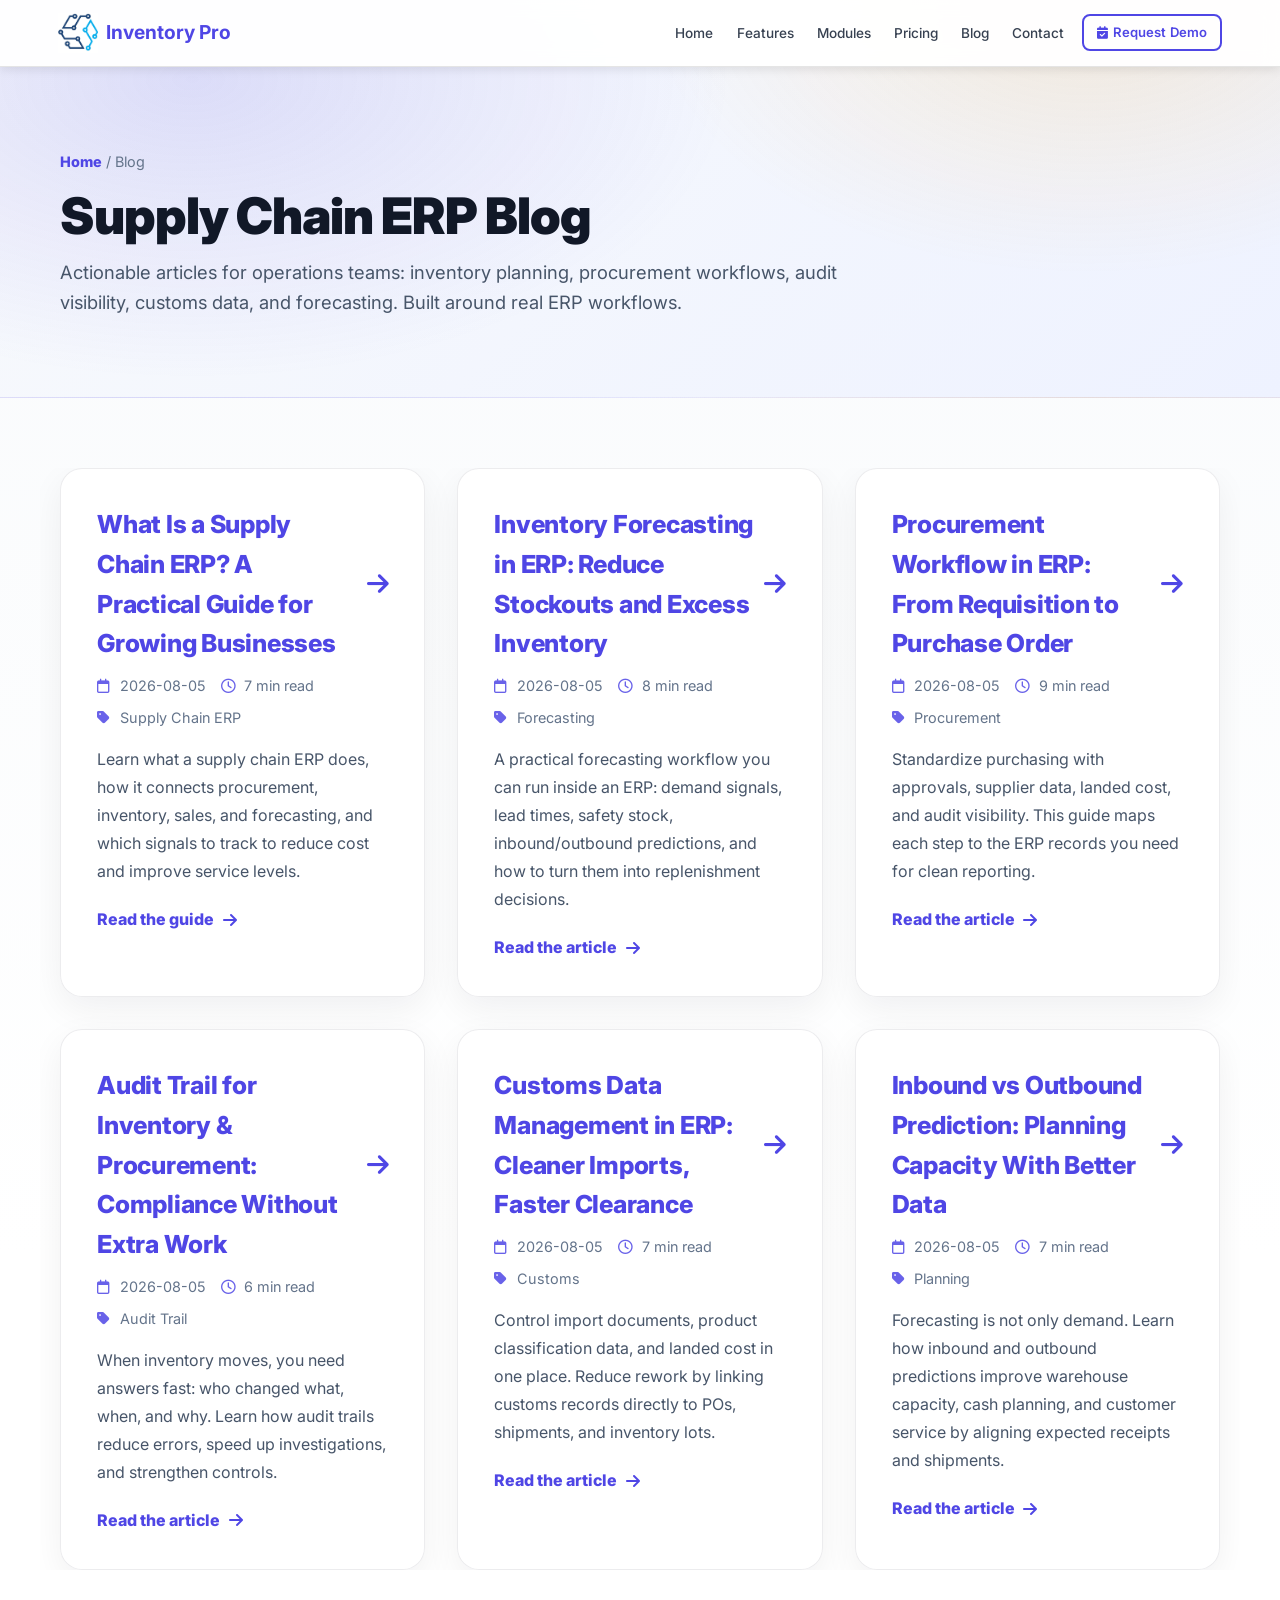
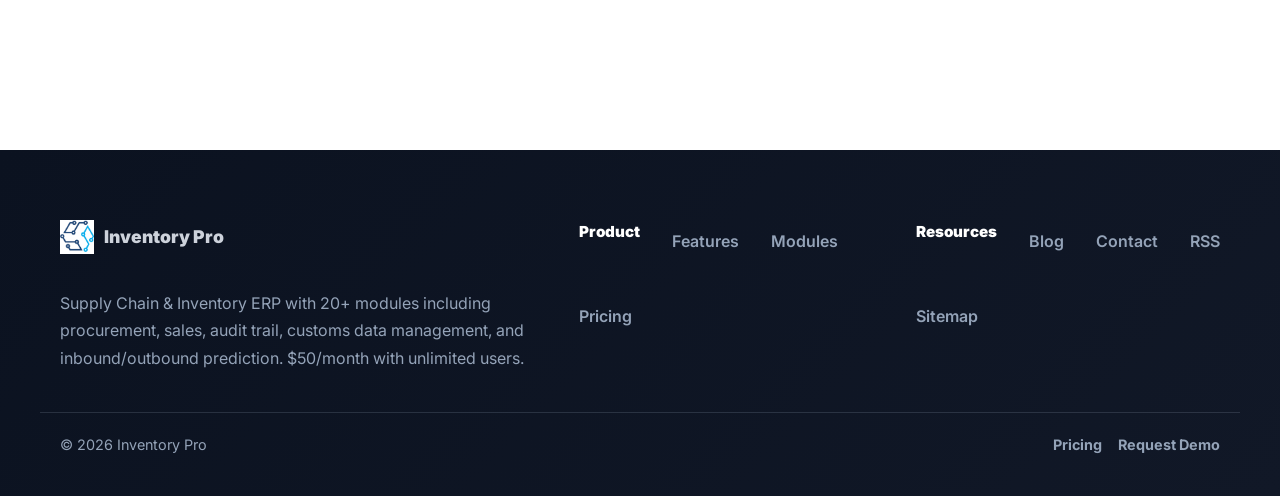
==== commit 8f7d1810: "wip" ====
--- a/blog/index.html
+++ b/blog/index.html
@@ -12,7 +12,9 @@
     <meta name="robots" content="index, follow, max-image-preview:large, max-snippet:-1, max-video-preview:-1">
     <meta name="theme-color" content="#2563eb">
 
-    <link rel="canonical" href="https://inventoryproapp.com.au/blog/index.html">
+    <link rel="canonical" href="https://inventoryproapp.com.au/blog/">
+    <link rel="alternate" hreflang="en" href="https://inventoryproapp.com.au/blog/">
+    <link rel="alternate" type="application/rss+xml" title="Inventory Pro Blog RSS" href="https://inventoryproapp.com.au/blog/rss.xml">
     <link rel="icon" type="image/png" href="../logo.png">
     <link rel="apple-touch-icon" type="image/png" href="../logo.png">
 
@@ -20,13 +22,13 @@
     <meta property="og:site_name" content="Inventory Pro">
     <meta property="og:title" content="Inventory Pro Blog | Supply Chain ERP Guides">
     <meta property="og:description" content="Practical guides on supply chain ERP, inventory planning, procurement, audit trails, customs data, and forecasting.">
-    <meta property="og:url" content="https://inventoryproapp.com.au/blog/index.html">
-    <meta property="og:image" content="../logo.png">
+    <meta property="og:url" content="https://inventoryproapp.com.au/blog/">
+    <meta property="og:image" content="https://inventoryproapp.com.au/logo.png">
 
     <meta name="twitter:card" content="summary_large_image">
     <meta name="twitter:title" content="Inventory Pro Blog | Supply Chain ERP Guides">
     <meta name="twitter:description" content="Practical guides on supply chain ERP, inventory planning, procurement, audit trails, customs data, and forecasting.">
-    <meta name="twitter:image" content="../logo.png">
+    <meta name="twitter:image" content="https://inventoryproapp.com.au/logo.png">
 
     <link rel="stylesheet" href="../styles.css">
     <link href="https://fonts.googleapis.com/css2?family=Inter:wght@300;400;500;600;700;800&display=swap" rel="stylesheet">
@@ -38,7 +40,7 @@
         "@type": "Blog",
         "name": "Inventory Pro Blog",
         "description": "Practical guides on supply chain ERP, inventory planning, procurement, audit trails, customs data, and forecasting.",
-        "url": "https://inventoryproapp.com.au/blog/index.html",
+        "url": "https://inventoryproapp.com.au/blog/",
         "publisher": {
             "@type": "Organization",
             "name": "Inventory Pro",
@@ -48,6 +50,27 @@
                 "url": "https://inventoryproapp.com.au/logo.png"
             }
         }
+    }
+    </script>
+
+    <script type="application/ld+json">
+    {
+        "@context": "https://schema.org",
+        "@type": "BreadcrumbList",
+        "itemListElement": [
+            {
+                "@type": "ListItem",
+                "position": 1,
+                "name": "Home",
+                "item": "https://inventoryproapp.com.au/"
+            },
+            {
+                "@type": "ListItem",
+                "position": 2,
+                "name": "Blog",
+                "item": "https://inventoryproapp.com.au/blog/"
+            }
+        ]
     }
     </script>
 </head>
@@ -157,6 +180,38 @@
         </div>
     </main>
 
+    <footer class="site-footer" aria-label="Site footer">
+        <div class="container footer-grid">
+            <div class="footer-brand">
+                <a class="footer-logo" href="../index.html">
+                    <img src="../logo.png" alt="Inventory Pro Logo">
+                    <span>Inventory Pro</span>
+                </a>
+                <p>Supply Chain & Inventory ERP with 20+ modules including procurement, sales, audit trail, customs data management, and inbound/outbound prediction. $50/month with unlimited users.</p>
+            </div>
+            <div class="footer-links">
+                <h4>Product</h4>
+                <a href="../index.html#features">Features</a>
+                <a href="../index.html#modules">Modules</a>
+                <a href="../index.html#pricing">Pricing</a>
+            </div>
+            <div class="footer-links">
+                <h4>Resources</h4>
+                <a href="index.html">Blog</a>
+                <a href="../index.html#contact">Contact</a>
+                <a href="rss.xml">RSS</a>
+                <a href="../sitemap.xml">Sitemap</a>
+            </div>
+        </div>
+        <div class="container footer-bottom">
+            <span>© 2026 Inventory Pro</span>
+            <div class="footer-bottom-links">
+                <a href="../index.html#pricing">Pricing</a>
+                <a href="../index.html#contact">Request Demo</a>
+            </div>
+        </div>
+    </footer>
+
     <script src="blog.js"></script>
 </body>
 </html>
--- a/styles.css
+++ b/styles.css
@@ -3754,3 +3754,153 @@
         border-radius: 18px;
     }
 }
+
+.related-posts {
+    margin-top: 2.75rem;
+    padding-top: 2rem;
+    border-top: 1px solid rgba(15, 23, 42, 0.1);
+}
+
+.related-posts h2 {
+    margin-top: 0;
+}
+
+.related-grid {
+    display: grid;
+    grid-template-columns: repeat(auto-fit, minmax(240px, 1fr));
+    gap: 1.25rem;
+    margin-top: 1.25rem;
+}
+
+.related-card {
+    display: block;
+    padding: 1.25rem 1.25rem;
+    border-radius: 18px;
+    border: 1px solid rgba(15, 23, 42, 0.08);
+    background: rgba(255, 255, 255, 0.8);
+    text-decoration: none;
+    box-shadow: 0 10px 30px rgba(15, 23, 42, 0.06);
+    transition: transform 0.2s ease, box-shadow 0.2s ease, border-color 0.2s ease;
+}
+
+.related-card:hover {
+    transform: translateY(-4px);
+    border-color: rgba(79, 70, 229, 0.35);
+    box-shadow: 0 18px 45px rgba(15, 23, 42, 0.1);
+}
+
+.related-card h3 {
+    margin: 0 0 0.5rem;
+    font-size: 1.05rem;
+    font-weight: 900;
+    color: #0f172a;
+    line-height: 1.25;
+}
+
+.related-card p {
+    margin: 0 0 0.85rem;
+    color: #475569;
+    line-height: 1.6;
+    font-size: 0.95rem;
+}
+
+.related-read {
+    display: inline-flex;
+    align-items: center;
+    gap: 0.45rem;
+    font-weight: 800;
+    color: var(--primary-color);
+}
+
+.site-footer {
+    margin-top: 70px;
+    padding: 70px 0 40px;
+    background: linear-gradient(135deg, #0b1220 0%, #111827 100%);
+    color: rgba(226, 232, 240, 0.9);
+}
+
+.site-footer a {
+    color: rgba(226, 232, 240, 0.9);
+    text-decoration: none;
+}
+
+.site-footer a:hover {
+    color: #ffffff;
+    text-decoration: underline;
+}
+
+.footer-grid {
+    display: grid;
+    grid-template-columns: 1.6fr 1fr 1fr;
+    gap: 2rem;
+    align-items: start;
+}
+
+.footer-brand p {
+    margin-top: 0.75rem;
+    color: rgba(148, 163, 184, 1);
+    line-height: 1.7;
+    max-width: 520px;
+}
+
+.footer-logo {
+    display: inline-flex;
+    align-items: center;
+    gap: 0.6rem;
+    font-weight: 900;
+    font-size: 1.1rem;
+    color: #ffffff;
+}
+
+.footer-logo img {
+    height: 34px;
+    width: auto;
+    object-fit: contain;
+}
+
+.footer-links h4 {
+    margin: 0 0 0.75rem;
+    font-size: 0.95rem;
+    font-weight: 900;
+    color: #ffffff;
+}
+
+.footer-links a {
+    display: block;
+    margin: 0.55rem 0;
+    color: rgba(148, 163, 184, 1);
+    font-weight: 600;
+}
+
+.footer-links a:hover {
+    color: rgba(226, 232, 240, 1);
+}
+
+.footer-bottom {
+    margin-top: 2.5rem;
+    padding-top: 1.25rem;
+    border-top: 1px solid rgba(148, 163, 184, 0.2);
+    display: flex;
+    gap: 1rem;
+    justify-content: space-between;
+    flex-wrap: wrap;
+    color: rgba(148, 163, 184, 1);
+    font-size: 0.9rem;
+}
+
+.footer-bottom-links {
+    display: inline-flex;
+    gap: 1rem;
+    flex-wrap: wrap;
+}
+
+.footer-bottom-links a {
+    color: rgba(148, 163, 184, 1);
+    font-weight: 700;
+}
+
+@media (max-width: 900px) {
+    .footer-grid {
+        grid-template-columns: 1fr;
+    }
+}
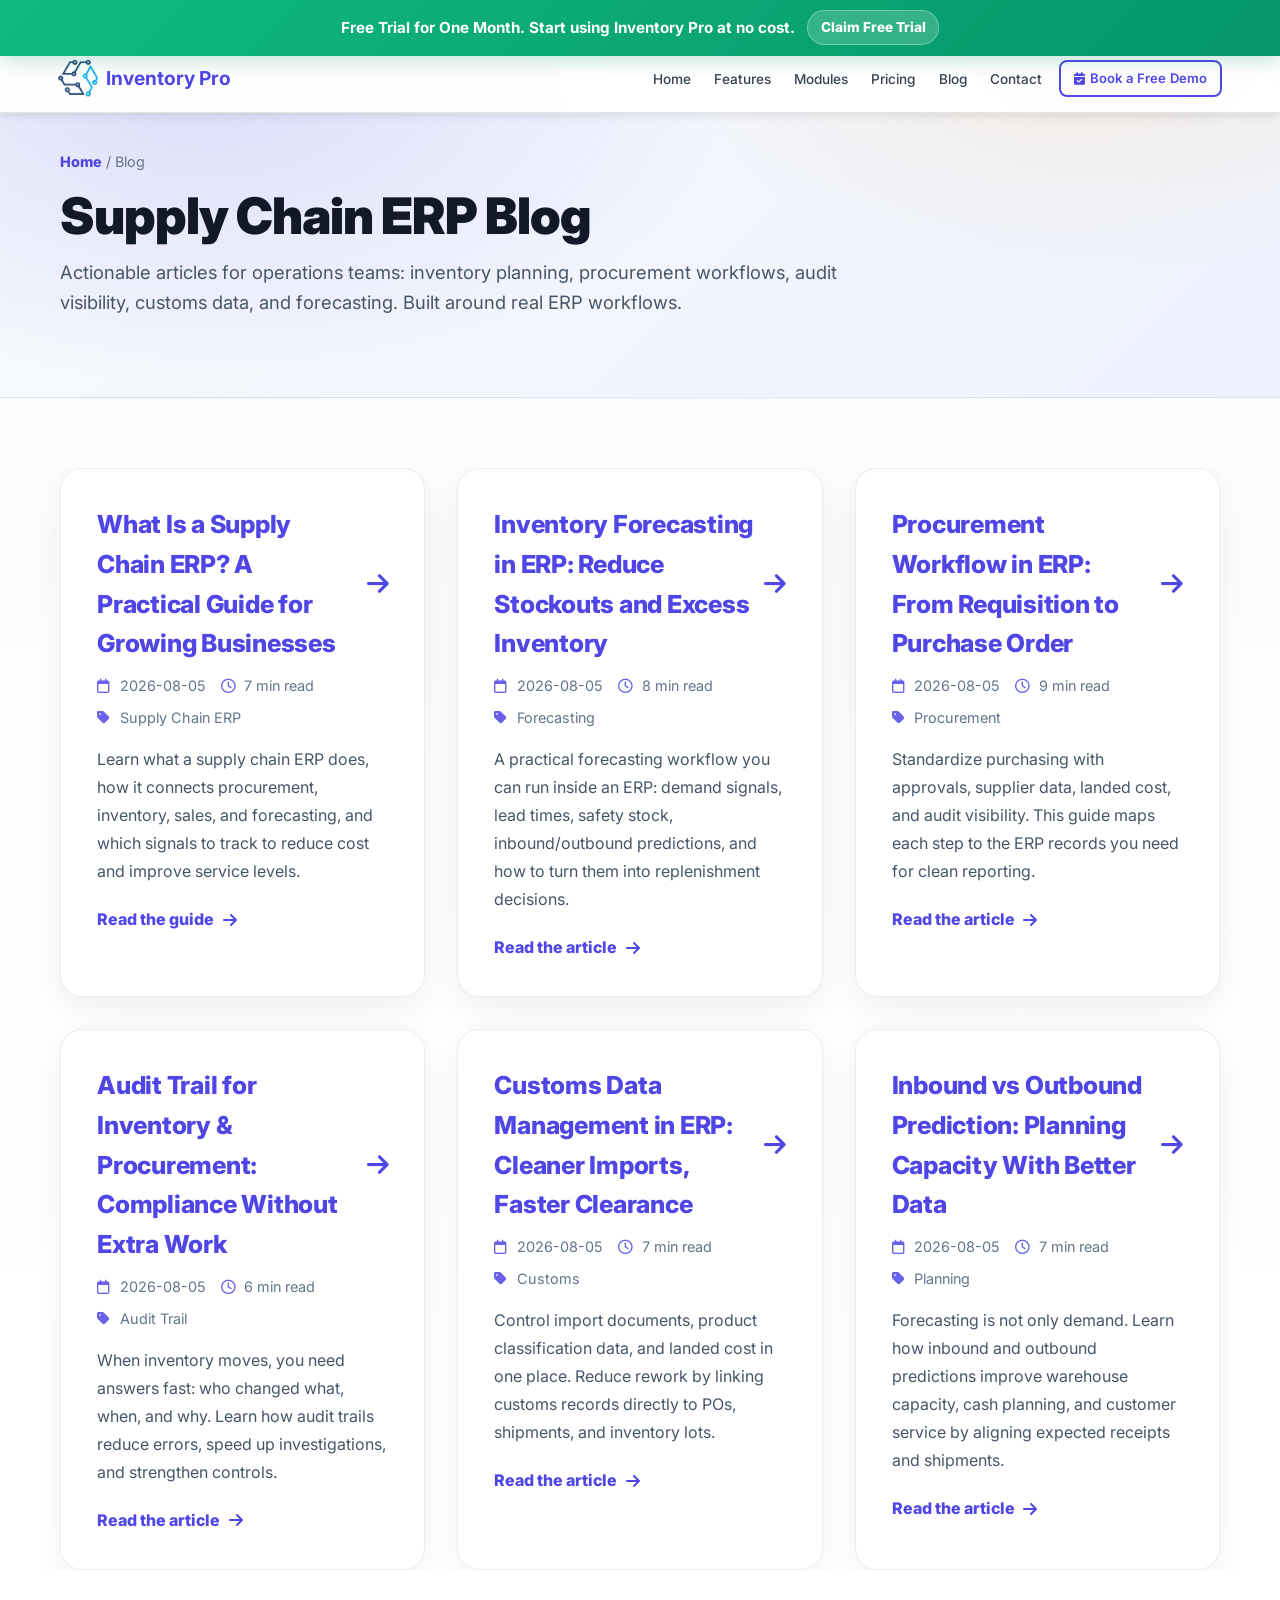
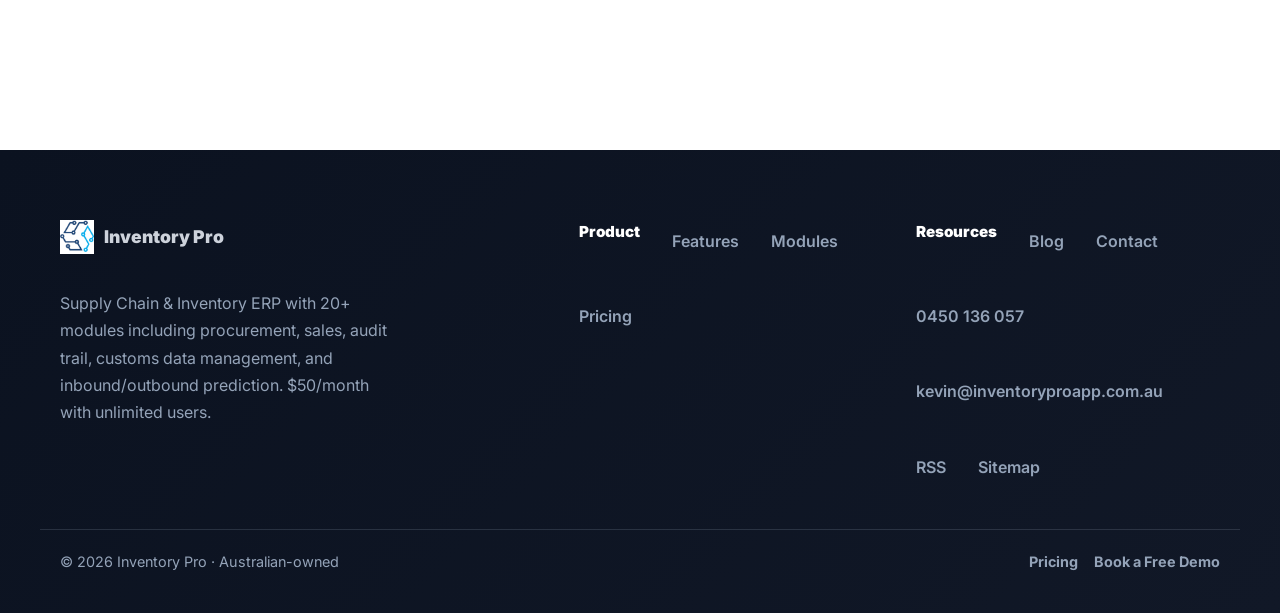
==== commit ef3195d0: "Fix" ====
--- a/blog/index.html
+++ b/blog/index.html
@@ -75,6 +75,10 @@
     </script>
 </head>
 <body class="blog-page">
+    <div class="trial-banner" role="status" aria-label="Free trial announcement">
+        <span>Free Trial for One Month. Start using Inventory Pro at no cost.</span>
+        <a href="../index.html#contact" class="trial-banner-link">Claim Free Trial</a>
+    </div>
     <nav class="navbar">
         <div class="nav-container">
             <a class="nav-logo" href="../index.html">
@@ -88,7 +92,7 @@
                 <li><a href="../index.html#pricing">Pricing</a></li>
                 <li><a href="index.html">Blog</a></li>
                 <li><a href="../index.html#contact">Contact</a></li>
-                <li><a href="../index.html#contact" class="request-demo-nav" data-interest="demo"><i class="fas fa-calendar-check"></i> Request Demo</a></li>
+                <li><a href="../index.html#contact" class="request-demo-nav" data-interest="demo"><i class="fas fa-calendar-check"></i> Book a Free Demo</a></li>
             </ul>
             <div class="hamburger">
                 <span></span>
@@ -199,15 +203,17 @@
                 <h4>Resources</h4>
                 <a href="index.html">Blog</a>
                 <a href="../index.html#contact">Contact</a>
+                <a href="tel:+61450136057">0450 136 057</a>
+                <a href="mailto:kevin@inventoryproapp.com.au">kevin@inventoryproapp.com.au</a>
                 <a href="rss.xml">RSS</a>
                 <a href="../sitemap.xml">Sitemap</a>
             </div>
         </div>
         <div class="container footer-bottom">
-            <span>© 2026 Inventory Pro</span>
+            <span>© <span id="footerYear"></span> Inventory Pro · Australian-owned</span>
             <div class="footer-bottom-links">
                 <a href="../index.html#pricing">Pricing</a>
-                <a href="../index.html#contact">Request Demo</a>
+                <a href="../index.html#contact">Book a Free Demo</a>
             </div>
         </div>
     </footer>
--- a/styles.css
+++ b/styles.css
@@ -37,6 +37,45 @@
     background: #f8fafc;
     word-wrap: break-word;
     overflow-wrap: break-word;
+}
+
+.trial-banner {
+    position: fixed;
+    top: 0;
+    left: 0;
+    right: 0;
+    z-index: 10000;
+    display: flex;
+    align-items: center;
+    justify-content: center;
+    gap: 0.75rem;
+    padding: 0.65rem 1rem;
+    background: linear-gradient(135deg, #10b981 0%, #059669 100%);
+    color: #ffffff;
+    font-size: 0.95rem;
+    font-weight: 700;
+    text-align: center;
+    box-shadow: 0 6px 18px rgba(5, 150, 105, 0.22);
+}
+
+.trial-banner-link {
+    display: inline-flex;
+    align-items: center;
+    justify-content: center;
+    padding: 0.35rem 0.8rem;
+    border-radius: 999px;
+    background: rgba(255, 255, 255, 0.18);
+    border: 1px solid rgba(255, 255, 255, 0.3);
+    color: #ffffff;
+    text-decoration: none;
+    font-size: 0.85rem;
+    font-weight: 800;
+    transition: background 0.2s ease, transform 0.2s ease;
+}
+
+.trial-banner-link:hover {
+    background: rgba(255, 255, 255, 0.28);
+    transform: translateY(-1px);
 }
 
 /* Text overflow handling */
@@ -87,7 +126,7 @@
 /* Navigation with text overflow protection */
 .navbar {
     position: fixed;
-    top: 0;
+    top: 46px;
     left: 0;
     right: 0;
     background: rgba(255, 255, 255, 0.95);
@@ -196,7 +235,7 @@
     background: var(--gradient-hero);
     position: relative;
     overflow: hidden;
-    padding-top: 80px;
+    padding-top: 126px;
 }
 
 .hero::before {
@@ -276,6 +315,586 @@
     flex-wrap: wrap;
 }
 
+/* New hero rework: Australian positioning + badges */
+.hero-badge {
+    display: inline-flex;
+    align-items: center;
+    gap: 0.55rem;
+    padding: 0.45rem 0.95rem;
+    background: rgba(255, 255, 255, 0.14);
+    border: 1px solid rgba(255, 255, 255, 0.22);
+    border-radius: 999px;
+    color: #e0e7ff;
+    font-weight: 600;
+    font-size: clamp(0.85rem, 2vw, 0.95rem);
+    letter-spacing: 0.2px;
+    margin-bottom: 1.4rem;
+    animation: fadeInUp 0.8s ease both;
+    backdrop-filter: blur(8px);
+}
+
+.hero-badge-flag {
+    font-size: 1.05rem;
+    line-height: 1;
+}
+
+.hero-content h1 {
+    font-size: clamp(2rem, 5vw, 3.6rem);
+    font-weight: 900;
+    color: white;
+    margin: 0 0 1rem;
+    line-height: 1.08;
+    text-shadow: 0 4px 14px rgba(0, 0, 0, 0.18);
+    animation: fadeInUp 1s ease 0.1s both;
+    word-wrap: break-word;
+    overflow-wrap: break-word;
+}
+
+.hero-gradient {
+    display: block;
+    background: linear-gradient(135deg, #a5b4fc 0%, #34d399 60%, #67e8f9 100%);
+    -webkit-background-clip: text;
+    -webkit-text-fill-color: transparent;
+    background-clip: text;
+}
+
+.hero-sub {
+    font-size: clamp(1rem, 2.3vw, 1.15rem) !important;
+    color: rgba(255, 255, 255, 0.9) !important;
+    margin-bottom: 1.25rem !important;
+    max-width: 56ch;
+    line-height: 1.6 !important;
+}
+
+.hero-bullets {
+    list-style: none;
+    padding: 0;
+    margin: 0 0 1.75rem;
+    display: grid;
+    gap: 0.65rem;
+    animation: fadeInUp 1s ease 0.3s both;
+}
+
+.hero-bullets li {
+    display: flex;
+    align-items: flex-start;
+    gap: 0.55rem;
+    color: rgba(255, 255, 255, 0.93);
+    font-weight: 500;
+    line-height: 1.45;
+    font-size: clamp(0.95rem, 2vw, 1rem);
+}
+
+.hero-bullets li i {
+    color: #34d399;
+    flex-shrink: 0;
+    margin-top: 2px;
+    font-size: 1rem;
+}
+
+.hero-cta-note {
+    color: rgba(255, 255, 255, 0.82);
+    font-size: 0.9rem;
+    font-weight: 500;
+    padding: 0.5rem 0.9rem;
+    background: rgba(52, 211, 153, 0.12);
+    border: 1px solid rgba(52, 211, 153, 0.25);
+    border-radius: 999px;
+    display: inline-flex;
+    align-items: center;
+    gap: 0.45rem;
+    animation: fadeInUp 1s ease 0.5s both;
+    margin-bottom: 1.25rem;
+}
+
+.hero-local {
+    color: rgba(255, 255, 255, 0.82);
+    font-size: 0.92rem;
+    font-weight: 500;
+    display: inline-flex;
+    align-items: center;
+    gap: 0.55rem;
+    animation: fadeInUp 1s ease 0.6s both;
+}
+
+.hero-local i {
+    color: #93c5fd;
+}
+
+.hero-product-shot {
+    position: relative;
+    width: 100%;
+    padding-bottom: 56.25%;
+    border-radius: 22px;
+    overflow: hidden;
+    background: #0f172a;
+    box-shadow: 0 30px 80px rgba(15, 23, 42, 0.35), 0 0 0 1px rgba(99, 102, 241, 0.25);
+    animation: fadeInUp 1.1s ease 0.2s both;
+    border: 1px solid rgba(255, 255, 255, 0.1);
+}
+
+.hero-product-shot img {
+    position: absolute;
+    inset: 0;
+    width: 100%;
+    height: 100%;
+    object-fit: cover;
+    display: block;
+}
+
+.hero-product-badge {
+    position: absolute;
+    top: 16px;
+    left: 16px;
+    display: inline-flex;
+    align-items: center;
+    gap: 0.45rem;
+    padding: 0.35rem 0.75rem;
+    background: rgba(15, 23, 42, 0.7);
+    color: #fff;
+    border: 1px solid rgba(255, 255, 255, 0.18);
+    border-radius: 999px;
+    font-size: 0.8rem;
+    font-weight: 600;
+    backdrop-filter: blur(8px);
+}
+
+.green-dot {
+    width: 8px;
+    height: 8px;
+    border-radius: 50%;
+    background: #10b981;
+    box-shadow: 0 0 0 4px rgba(16, 185, 129, 0.22);
+}
+
+/* Section eyebrow */
+.eyebrow {
+    display: inline-block;
+    padding: 0.3rem 0.75rem;
+    background: rgba(79, 70, 229, 0.1);
+    color: #4338ca;
+    border-radius: 999px;
+    font-size: 0.78rem;
+    font-weight: 800;
+    letter-spacing: 1.5px;
+    text-transform: uppercase;
+    margin-bottom: 0.85rem;
+    border: 1px solid rgba(79, 70, 229, 0.15);
+}
+
+.eyebrow.light {
+    background: rgba(255, 255, 255, 0.14);
+    color: #e0e7ff;
+    border-color: rgba(255, 255, 255, 0.22);
+}
+
+/* Buttons sizing helpers */
+.btn-lg {
+    padding: 0.95rem 1.65rem !important;
+    font-size: 1rem !important;
+    max-width: 320px !important;
+    white-space: normal !important;
+    line-height: 1.2 !important;
+    border-radius: 14px !important;
+}
+
+.btn-xl {
+    padding: 1.2rem 2.1rem !important;
+    font-size: 1.1rem !important;
+    max-width: 400px !important;
+    white-space: normal !important;
+    line-height: 1.2 !important;
+    border-radius: 16px !important;
+    font-weight: 700 !important;
+    width: 100%;
+    justify-content: center;
+}
+
+.btn-sm {
+    padding: 0.6rem 1rem !important;
+    font-size: 0.9rem !important;
+    max-width: 240px !important;
+    border-radius: 12px !important;
+}
+
+.btn-block {
+    display: flex !important;
+    width: 100% !important;
+    justify-content: center;
+}
+
+.btn i {
+    font-size: 0.95em;
+    flex-shrink: 0;
+}
+
+/* Trust bar */
+.trustbar {
+    padding: 28px 0;
+    background: #f8fafc;
+    border-top: 1px solid #e5e7eb;
+    border-bottom: 1px solid #e5e7eb;
+}
+
+.trustbar-row {
+    display: flex;
+    align-items: center;
+    justify-content: space-between;
+    gap: 1.5rem;
+    flex-wrap: wrap;
+}
+
+.trustbar-flag {
+    display: flex;
+    align-items: center;
+    gap: 0.85rem;
+    min-width: 0;
+}
+
+.trustbar-flag > span:first-child {
+    font-size: 1.9rem;
+    line-height: 1;
+    flex-shrink: 0;
+}
+
+.trustbar-title {
+    font-weight: 800;
+    color: #0f172a;
+    font-size: clamp(1rem, 2vw, 1.1rem);
+}
+
+.trustbar-sub {
+    font-size: 0.9rem;
+    color: #475569;
+    margin-top: 2px;
+}
+
+.trustbar-meta {
+    display: flex;
+    gap: 0.65rem;
+    flex-wrap: wrap;
+}
+
+.trust-chip {
+    display: inline-flex;
+    align-items: center;
+    gap: 0.4rem;
+    padding: 0.5rem 0.9rem;
+    border-radius: 999px;
+    background: white;
+    border: 1px solid #e5e7eb;
+    color: #334155;
+    font-size: 0.85rem;
+    font-weight: 600;
+}
+
+.trust-chip i {
+    color: #6366f1;
+    flex-shrink: 0;
+}
+
+@media (max-width: 820px) {
+    .trustbar-row {
+        flex-direction: column;
+        align-items: flex-start;
+    }
+}
+
+/* Features - "check" grid style */
+.features-check-grid {
+    grid-template-columns: repeat(auto-fit, minmax(300px, 1fr)) !important;
+    gap: 1.25rem !important;
+}
+
+.feature-check {
+    display: flex;
+    gap: 0.9rem;
+    padding: 1.75rem;
+    background: white;
+    border: 1px solid #e5e7eb;
+    border-radius: 18px;
+    transition: transform 0.25s ease, box-shadow 0.25s ease, border-color 0.25s ease;
+    align-items: flex-start;
+}
+
+.feature-check:hover {
+    transform: translateY(-3px);
+    border-color: rgba(99, 102, 241, 0.3);
+    box-shadow: 0 18px 40px rgba(79, 70, 229, 0.08);
+}
+
+.feature-check > i {
+    flex-shrink: 0;
+    color: #10b981;
+    font-size: 1.5rem;
+    margin-top: 2px;
+}
+
+.feature-check h3 {
+    font-size: 1.1rem;
+    font-weight: 800;
+    color: #0f172a;
+    margin: 0 0 0.35rem;
+}
+
+.feature-check p {
+    margin: 0;
+    color: #475569;
+    line-height: 1.55;
+    font-size: 0.95rem;
+}
+
+/* "Who it's for" section */
+.for-business {
+    padding: 100px 0;
+    background: #f8fafc;
+    position: relative;
+    overflow: hidden;
+}
+
+.for-grid {
+    display: grid;
+    grid-template-columns: repeat(auto-fit, minmax(260px, 1fr));
+    gap: 1.25rem;
+}
+
+.for-card {
+    background: white;
+    padding: 1.75rem;
+    border-radius: 18px;
+    border: 1px solid #e5e7eb;
+    transition: transform 0.3s ease, box-shadow 0.3s ease, border-color 0.3s ease;
+}
+
+.for-card:hover {
+    transform: translateY(-4px);
+    border-color: rgba(99, 102, 241, 0.35);
+    box-shadow: 0 22px 44px rgba(79, 70, 229, 0.09);
+}
+
+.for-icon {
+    width: 52px;
+    height: 52px;
+    border-radius: 14px;
+    background: linear-gradient(135deg, rgba(99, 102, 241, 0.15), rgba(14, 165, 233, 0.12));
+    color: #4f46e5;
+    display: grid;
+    place-items: center;
+    font-size: 1.35rem;
+    margin-bottom: 1rem;
+}
+
+.for-card h3 {
+    font-size: 1.15rem;
+    font-weight: 800;
+    color: #0f172a;
+    margin: 0 0 0.5rem;
+}
+
+.for-card p {
+    margin: 0;
+    color: #475569;
+    line-height: 1.6;
+    font-size: 0.95rem;
+}
+
+/* Product screenshots */
+.product-screens {
+    padding: 100px 0;
+    background: white;
+    position: relative;
+    overflow: hidden;
+}
+
+.screen-grid {
+    display: grid;
+    grid-template-columns: repeat(auto-fit, minmax(320px, 1fr));
+    gap: 1.5rem;
+}
+
+.screen-card {
+    background: white;
+    border: 1px solid #e5e7eb;
+    border-radius: 20px;
+    overflow: hidden;
+    margin: 0;
+    transition: transform 0.3s ease, box-shadow 0.3s ease;
+}
+
+.screen-card:hover {
+    transform: translateY(-4px);
+    box-shadow: 0 22px 48px rgba(15, 23, 42, 0.14);
+}
+
+.screen-card img {
+    width: 100%;
+    height: auto;
+    display: block;
+    aspect-ratio: 4 / 3;
+    object-fit: cover;
+    background: #f1f5f9;
+    border-bottom: 1px solid #e5e7eb;
+}
+
+.screen-card figcaption {
+    padding: 1.1rem 1.25rem 1.25rem;
+    color: #475569;
+    font-size: 0.92rem;
+    line-height: 1.5;
+}
+
+.screen-card figcaption strong {
+    color: #0f172a;
+    font-weight: 800;
+    display: block;
+    margin-bottom: 2px;
+}
+
+/* Excel vs Inventory Pro comparison */
+.compare {
+    padding: 100px 0;
+    background: linear-gradient(180deg, #f8fafc 0%, #ffffff 100%);
+    position: relative;
+    overflow: hidden;
+}
+
+.compare-wrapper {
+    display: grid;
+    grid-template-columns: 1fr auto 1fr;
+    gap: 1rem;
+    align-items: stretch;
+}
+
+.compare-col {
+    background: white;
+    border-radius: 22px;
+    padding: 2rem;
+    border: 1px solid #e5e7eb;
+    display: flex;
+    flex-direction: column;
+}
+
+.compare-old {
+    border-top: 4px solid #f59e0b;
+    opacity: 0.95;
+}
+
+.compare-new {
+    border-top: 4px solid #10b981;
+    box-shadow: 0 22px 48px rgba(16, 185, 129, 0.08);
+    background: linear-gradient(180deg, #ffffff 0%, #f0fdf4 100%);
+}
+
+.compare-col-head {
+    display: grid;
+    grid-template-columns: auto 1fr;
+    gap: 0.9rem;
+    align-items: center;
+    padding-bottom: 1.25rem;
+    border-bottom: 1px solid #e5e7eb;
+    margin-bottom: 1.25rem;
+}
+
+.compare-col-head > i {
+    color: #f59e0b;
+    font-size: 1.5rem;
+    width: 44px;
+    height: 44px;
+    display: grid;
+    place-items: center;
+    background: rgba(245, 158, 11, 0.1);
+    border-radius: 12px;
+}
+
+.compare-col-logo {
+    width: 44px;
+    height: 44px;
+    border-radius: 12px;
+    background: linear-gradient(135deg, #4f46e5, #06b6d4);
+    color: white;
+    display: grid;
+    place-items: center;
+    font-weight: 900;
+    letter-spacing: -0.5px;
+}
+
+.compare-col-head h3 {
+    margin: 0 0 0.15rem;
+    font-size: 1.2rem;
+    font-weight: 800;
+    color: #0f172a;
+}
+
+.compare-tag-old,
+.compare-tag-new {
+    display: inline-block;
+    font-size: 0.75rem;
+    padding: 0.22rem 0.55rem;
+    border-radius: 999px;
+    font-weight: 700;
+    letter-spacing: 0.3px;
+    width: fit-content;
+}
+
+.compare-tag-old {
+    background: rgba(245, 158, 11, 0.12);
+    color: #92400e;
+}
+
+.compare-tag-new {
+    background: rgba(16, 185, 129, 0.12);
+    color: #065f46;
+}
+
+.compare-list {
+    list-style: none;
+    padding: 0;
+    margin: 0;
+    display: grid;
+    gap: 0.8rem;
+    flex: 1;
+}
+
+.compare-list li {
+    display: flex;
+    align-items: flex-start;
+    gap: 0.6rem;
+    line-height: 1.5;
+    font-size: 0.95rem;
+    color: #334155;
+}
+
+.compare-list li > i {
+    flex-shrink: 0;
+    margin-top: 3px;
+    font-size: 1rem;
+}
+
+.compare-old li > i {
+    color: #f59e0b;
+}
+
+.compare-new li > i {
+    color: #10b981;
+}
+
+.compare-arrow {
+    display: grid;
+    place-items: center;
+    color: #4f46e5;
+    font-size: 1.8rem;
+}
+
+@media (max-width: 860px) {
+    .compare-wrapper {
+        grid-template-columns: 1fr;
+    }
+    .compare-arrow {
+        transform: rotate(90deg);
+        padding: 0.25rem 0;
+    }
+}
+
 .stat-item {
     text-align: center;
     color: white;
@@ -600,6 +1219,253 @@
     font-size: clamp(1rem, 2.5vw, 1.1rem);
     word-wrap: break-word;
     overflow-wrap: break-word;
+}
+
+/* Demo Section */
+.demo {
+    padding: 100px 0;
+    background: white;
+    position: relative;
+    overflow: hidden;
+}
+
+.demo::before {
+    content: '';
+    position: absolute;
+    top: 0;
+    left: 0;
+    right: 0;
+    bottom: 0;
+    background: url('data:image/svg+xml,<svg xmlns="http://www.w3.org/2000/svg" viewBox="0 0 100 100"><defs><pattern id="demo-dots" width="18" height="18" patternUnits="userSpaceOnUse"><circle cx="9" cy="9" r="1" fill="rgba(79,70,229,0.08)"/></pattern></defs><rect width="100" height="100" fill="url(%23demo-dots)"/></svg>');
+    opacity: 0.6;
+}
+
+.demo-wrapper {
+    display: grid;
+    grid-template-columns: 1.6fr 1fr;
+    gap: 2rem;
+    align-items: stretch;
+    position: relative;
+    z-index: 2;
+}
+
+.demo-video {
+    position: relative;
+    width: 100%;
+    padding-bottom: 56.25%;
+    border-radius: 20px;
+    overflow: hidden;
+    background: #0f172a;
+    box-shadow: 0 25px 60px rgba(15, 23, 42, 0.25);
+    border: 1px solid rgba(79, 70, 229, 0.2);
+}
+
+.demo-video iframe {
+    position: absolute;
+    top: 0;
+    left: 0;
+    width: 100%;
+    height: 100%;
+    border: 0;
+}
+
+.demo-native-wrap {
+    position: absolute;
+    inset: 0;
+    background: #000;
+}
+
+.demo-native-wrap[hidden] {
+    display: none !important;
+}
+
+.demo-native-video {
+    width: 100%;
+    height: 100%;
+    display: block;
+    object-fit: contain;
+    background: #000;
+}
+
+.demo-embed-wrap {
+    position: absolute;
+    inset: 0;
+}
+
+.demo-embed-wrap[hidden] {
+    display: none !important;
+}
+
+.demo-embed-fallback {
+    position: absolute;
+    inset: 0;
+}
+
+.demo-embed-fallback[hidden] {
+    display: none !important;
+}
+
+.demo-aside {
+    display: flex;
+    flex-direction: column;
+}
+
+.demo-card {
+    flex: 1;
+    background: linear-gradient(135deg, rgba(255, 255, 255, 0.95) 0%, rgba(238, 242, 255, 0.85) 100%);
+    padding: 2.25rem;
+    border-radius: 20px;
+    border: 1px solid rgba(79, 70, 229, 0.15);
+    box-shadow: 0 10px 30px rgba(79, 70, 229, 0.08);
+    display: flex;
+    flex-direction: column;
+    transition: transform 0.35s ease, box-shadow 0.35s ease;
+    position: relative;
+    overflow: hidden;
+}
+
+.demo-card::before {
+    content: '';
+    position: absolute;
+    top: 0;
+    left: 0;
+    right: 0;
+    height: 4px;
+    background: var(--gradient-primary);
+}
+
+.demo-card:hover {
+    transform: translateY(-4px);
+    box-shadow: 0 20px 50px rgba(79, 70, 229, 0.14);
+}
+
+.demo-card h3 {
+    font-size: clamp(1.15rem, 3vw, 1.4rem);
+    font-weight: 800;
+    color: #1f2937;
+    margin-bottom: 1rem;
+}
+
+.demo-cta {
+    margin-top: auto;
+    padding-top: 1.5rem;
+    display: flex;
+    gap: 0.75rem;
+    flex-wrap: wrap;
+}
+
+.demo-cta .btn {
+    display: inline-flex;
+    align-items: center;
+    justify-content: center;
+    gap: 0.4rem;
+    padding: 0.75rem 1.25rem;
+    max-width: 260px;
+}
+
+.demo-cta .btn i {
+    font-size: 0.85rem;
+}
+
+.demo-video-placeholder {
+    position: absolute;
+    inset: 0;
+    display: block;
+    text-decoration: none;
+    color: inherit;
+    background: linear-gradient(135deg, #0f172a 0%, #1e293b 100%);
+}
+
+.demo-thumbnail {
+    position: absolute;
+    inset: 0;
+}
+
+.demo-thumbnail img {
+    width: 100%;
+    height: 100%;
+    object-fit: cover;
+    display: block;
+}
+
+.demo-thumbnail.no-thumb {
+    background:
+        radial-gradient(circle at 20% 30%, rgba(99, 102, 241, 0.25), transparent 55%),
+        radial-gradient(circle at 80% 70%, rgba(16, 185, 129, 0.2), transparent 55%),
+        linear-gradient(135deg, #1e293b 0%, #4f46e5 100%);
+}
+
+.demo-overlay {
+    position: absolute;
+    inset: 0;
+    display: flex;
+    align-items: center;
+    justify-content: center;
+    padding: 1.5rem 2rem;
+    text-align: center;
+    color: #ffffff;
+    background: linear-gradient(180deg, rgba(15, 23, 42, 0.15) 0%, rgba(15, 23, 42, 0.7) 100%);
+    transition: background 0.3s ease;
+}
+
+.demo-video-placeholder:hover .demo-overlay {
+    background: linear-gradient(180deg, rgba(15, 23, 42, 0.2) 0%, rgba(15, 23, 42, 0.8) 100%);
+}
+
+.demo-overlay-text {
+    display: flex;
+    flex-direction: column;
+    align-items: center;
+    gap: 0.6rem;
+    max-width: 640px;
+}
+
+.demo-overlay-label {
+    font-size: 0.8rem;
+    font-weight: 800;
+    letter-spacing: 2px;
+    padding: 0.35rem 0.85rem;
+    border-radius: 999px;
+    background: rgba(79, 70, 229, 0.9);
+    backdrop-filter: blur(8px);
+    border: 1px solid rgba(255, 255, 255, 0.18);
+    text-transform: uppercase;
+}
+
+.demo-overlay-title {
+    font-size: clamp(1.1rem, 2.4vw, 1.75rem);
+    font-weight: 800;
+    line-height: 1.2;
+    text-shadow: 0 4px 20px rgba(0, 0, 0, 0.35);
+}
+
+.demo-overlay-hint {
+    display: inline-flex;
+    align-items: center;
+    gap: 0.4rem;
+    font-size: 0.9rem;
+    font-weight: 600;
+    color: rgba(255, 255, 255, 0.9);
+    padding: 0.4rem 0.8rem;
+    border-radius: 999px;
+    background: rgba(239, 68, 68, 0.9);
+    border: 1px solid rgba(255, 255, 255, 0.2);
+}
+
+.demo-overlay-hint i {
+    font-size: 0.95rem;
+}
+
+@media (max-width: 768px) {
+    .demo-overlay {
+        padding: 1rem 1.25rem;
+    }
+}
+
+@media (max-width: 1024px) {
+    .demo-wrapper {
+        grid-template-columns: 1fr;
+    }
 }
 
 /* Modules Section with text overflow protection */
@@ -1131,6 +1997,471 @@
     min-height: 120px;
 }
 
+/* Contact form rows (two columns) */
+.form-row {
+    display: grid;
+    grid-template-columns: 1fr 1fr;
+    gap: 1rem;
+}
+
+@media (max-width: 600px) {
+    .form-row {
+        grid-template-columns: 1fr;
+    }
+}
+
+.contact-benefits {
+    list-style: none;
+    padding: 0;
+    margin: 0 0 1.5rem;
+    display: grid;
+    gap: 0.7rem;
+}
+
+.contact-benefits li {
+    display: flex;
+    align-items: flex-start;
+    gap: 0.55rem;
+    color: #334155;
+    line-height: 1.5;
+    font-size: 0.95rem;
+}
+
+.contact-benefits li i {
+    color: #10b981;
+    flex-shrink: 0;
+    margin-top: 2px;
+}
+
+.contact-local {
+    background: linear-gradient(135deg, rgba(79, 70, 229, 0.08), rgba(14, 165, 233, 0.06));
+    border: 1px solid rgba(79, 70, 229, 0.18) !important;
+}
+
+.contact-local > span:first-child {
+    font-size: 1.6rem;
+    line-height: 1;
+}
+
+.contact-method-title {
+    font-weight: 700;
+    color: #0f172a;
+    font-size: 0.95rem;
+}
+
+.contact-method-sub {
+    font-size: 0.85rem;
+    color: #475569;
+    margin-top: 2px;
+}
+
+/* Customer stories / testimonials */
+.stories {
+    padding: 100px 0;
+    background: white;
+    position: relative;
+    overflow: hidden;
+}
+
+.stories-grid {
+    display: grid;
+    grid-template-columns: repeat(auto-fit, minmax(300px, 1fr));
+    gap: 1.5rem;
+}
+
+.story-card {
+    background: linear-gradient(180deg, #ffffff 0%, #f8fafc 100%);
+    border: 1px solid #e5e7eb;
+    border-radius: 22px;
+    padding: 1.75rem;
+    display: flex;
+    flex-direction: column;
+    transition: transform 0.3s ease, box-shadow 0.3s ease, border-color 0.3s ease;
+}
+
+.story-card:hover {
+    transform: translateY(-4px);
+    border-color: rgba(79, 70, 229, 0.25);
+    box-shadow: 0 24px 54px rgba(79, 70, 229, 0.08);
+}
+
+.story-stars {
+    color: #f59e0b;
+    font-size: 1rem;
+    letter-spacing: 2px;
+    margin-bottom: 0.85rem;
+}
+
+.story-card blockquote {
+    margin: 0 0 1.5rem;
+    color: #0f172a;
+    font-size: 1.02rem;
+    line-height: 1.6;
+    font-weight: 500;
+    flex: 1;
+}
+
+.story-person {
+    display: flex;
+    align-items: center;
+    gap: 0.85rem;
+    padding-top: 1rem;
+    border-top: 1px solid #e5e7eb;
+    margin-bottom: 1rem;
+}
+
+.story-avatar {
+    width: 46px;
+    height: 46px;
+    border-radius: 50%;
+    background: linear-gradient(135deg, #4f46e5, #06b6d4);
+    color: white;
+    font-weight: 800;
+    font-size: 1rem;
+    display: grid;
+    place-items: center;
+    flex-shrink: 0;
+}
+
+.story-name {
+    font-weight: 800;
+    color: #0f172a;
+    font-size: 0.95rem;
+}
+
+.story-company {
+    font-size: 0.85rem;
+    color: #475569;
+    margin-top: 2px;
+}
+
+.story-result {
+    display: flex;
+    gap: 0.5rem;
+    flex-wrap: wrap;
+}
+
+.story-result span {
+    display: inline-flex;
+    align-items: center;
+    gap: 0.35rem;
+    padding: 0.35rem 0.7rem;
+    background: rgba(16, 185, 129, 0.09);
+    color: #065f46;
+    border-radius: 999px;
+    font-size: 0.8rem;
+    font-weight: 700;
+    border: 1px solid rgba(16, 185, 129, 0.2);
+}
+
+.story-result span i {
+    font-size: 0.8em;
+}
+
+/* Why Australian businesses choose us */
+.why-us {
+    padding: 100px 0;
+    background: #f8fafc;
+    position: relative;
+    overflow: hidden;
+}
+
+.why-grid {
+    display: grid;
+    grid-template-columns: repeat(auto-fit, minmax(280px, 1fr));
+    gap: 1.25rem;
+}
+
+.why-card {
+    background: white;
+    padding: 1.75rem;
+    border-radius: 20px;
+    border: 1px solid #e5e7eb;
+    transition: transform 0.3s ease, box-shadow 0.3s ease;
+    position: relative;
+    overflow: hidden;
+}
+
+.why-card:hover {
+    transform: translateY(-4px);
+    box-shadow: 0 20px 46px rgba(79, 70, 229, 0.09);
+}
+
+.why-card::before {
+    content: '';
+    position: absolute;
+    top: 0;
+    left: 0;
+    right: 0;
+    height: 3px;
+    background: var(--gradient-primary);
+    opacity: 0;
+    transition: opacity 0.3s ease;
+}
+
+.why-card:hover::before {
+    opacity: 1;
+}
+
+.why-icon {
+    width: 52px;
+    height: 52px;
+    border-radius: 14px;
+    background: linear-gradient(135deg, rgba(79, 70, 229, 0.12), rgba(16, 185, 129, 0.1));
+    color: #4f46e5;
+    display: grid;
+    place-items: center;
+    font-size: 1.35rem;
+    margin-bottom: 1rem;
+    position: relative;
+}
+
+.why-icon span {
+    position: absolute;
+    top: -6px;
+    right: -8px;
+    font-size: 1rem;
+}
+
+.why-card h3 {
+    font-size: 1.1rem;
+    font-weight: 800;
+    color: #0f172a;
+    margin: 0 0 0.4rem;
+}
+
+.why-card p {
+    margin: 0;
+    color: #475569;
+    line-height: 1.55;
+    font-size: 0.94rem;
+}
+
+/* Book a demo CTA banner */
+.demo-book {
+    padding: 100px 0;
+    background: linear-gradient(135deg, #4f46e5 0%, #7c3aed 55%, #06b6d4 100%);
+    position: relative;
+    overflow: hidden;
+}
+
+.demo-book::before {
+    content: '';
+    position: absolute;
+    inset: 0;
+    background: radial-gradient(circle at 20% 20%, rgba(255, 255, 255, 0.1), transparent 45%),
+                radial-gradient(circle at 85% 80%, rgba(52, 211, 153, 0.22), transparent 55%);
+    pointer-events: none;
+}
+
+.demo-book-wrap {
+    display: grid;
+    grid-template-columns: 1.3fr 1fr;
+    gap: 3rem;
+    align-items: center;
+    position: relative;
+    z-index: 2;
+}
+
+.demo-book h2 {
+    color: white;
+    font-size: clamp(1.8rem, 4vw, 2.6rem);
+    font-weight: 900;
+    line-height: 1.1;
+    margin: 0 0 1rem;
+}
+
+.demo-book p {
+    color: rgba(255, 255, 255, 0.92);
+    font-size: clamp(1rem, 2vw, 1.1rem);
+    line-height: 1.6;
+    margin: 0 0 1.25rem;
+}
+
+.demo-book-benefits {
+    list-style: none;
+    padding: 0;
+    margin: 0;
+    display: grid;
+    gap: 0.55rem;
+}
+
+.demo-book-benefits li {
+    display: inline-flex;
+    align-items: center;
+    gap: 0.5rem;
+    color: rgba(255, 255, 255, 0.95);
+    font-weight: 600;
+    font-size: 0.98rem;
+    width: fit-content;
+}
+
+.demo-book-benefits li i {
+    color: #34d399;
+    font-size: 1.05rem;
+}
+
+.demo-book-cta {
+    display: flex;
+    flex-direction: column;
+    align-items: stretch;
+    gap: 0.85rem;
+    max-width: 460px;
+    margin-left: auto;
+}
+
+.demo-book-sub {
+    text-align: center;
+    color: rgba(255, 255, 255, 0.9);
+    font-size: 0.9rem;
+    margin: 0;
+}
+
+.demo-book-sub a {
+    color: white;
+    font-weight: 700;
+    text-decoration: underline;
+    text-underline-offset: 3px;
+}
+
+.demo-book-aus {
+    text-align: center;
+    color: rgba(255, 255, 255, 0.9);
+    font-size: 0.85rem;
+    font-weight: 600;
+    display: inline-flex;
+    align-items: center;
+    justify-content: center;
+    gap: 0.4rem;
+    padding: 0.45rem 0.9rem;
+    background: rgba(255, 255, 255, 0.12);
+    border-radius: 999px;
+    border: 1px solid rgba(255, 255, 255, 0.2);
+    width: fit-content;
+    margin: 0 auto;
+}
+
+.demo-book-cta .btn {
+    max-width: none;
+    background: white !important;
+    color: #4f46e5 !important;
+    border: none;
+    box-shadow: 0 20px 44px rgba(0, 0, 0, 0.18);
+}
+
+.demo-book-cta .btn:hover {
+    transform: translateY(-3px);
+    background: #f8fafc !important;
+    box-shadow: 0 26px 56px rgba(0, 0, 0, 0.22);
+}
+
+@media (max-width: 900px) {
+    .demo-book-wrap {
+        grid-template-columns: 1fr;
+        gap: 1.5rem;
+    }
+    .demo-book-cta {
+        margin: 0;
+        max-width: none;
+    }
+}
+
+/* FAQ */
+.faq {
+    padding: 100px 0;
+    background: white;
+    position: relative;
+    overflow: hidden;
+}
+
+.faq-grid {
+    display: grid;
+    grid-template-columns: repeat(auto-fit, minmax(360px, 1fr));
+    gap: 1rem;
+    max-width: 1000px;
+    margin: 0 auto;
+}
+
+.faq-item {
+    background: white;
+    border: 1px solid #e5e7eb;
+    border-radius: 16px;
+    padding: 0 1.25rem;
+    transition: border-color 0.25s ease, box-shadow 0.25s ease;
+    overflow: hidden;
+}
+
+.faq-item[open] {
+    border-color: rgba(79, 70, 229, 0.35);
+    box-shadow: 0 10px 32px rgba(79, 70, 229, 0.08);
+}
+
+.faq-item summary {
+    list-style: none;
+    cursor: pointer;
+    padding: 1.2rem 0;
+    display: flex;
+    align-items: center;
+    justify-content: space-between;
+    gap: 1rem;
+    font-weight: 700;
+    color: #0f172a;
+    font-size: 1rem;
+    user-select: none;
+}
+
+.faq-item summary::-webkit-details-marker {
+    display: none;
+}
+
+.faq-item summary i {
+    color: #6366f1;
+    transition: transform 0.25s ease;
+    flex-shrink: 0;
+    font-size: 0.85rem;
+}
+
+.faq-item[open] summary i {
+    transform: rotate(180deg);
+}
+
+.faq-item p {
+    margin: 0 0 1.25rem;
+    color: #475569;
+    line-height: 1.65;
+    font-size: 0.95rem;
+    padding-top: 0.25rem;
+    border-top: 1px solid #f1f5f9;
+    padding-top: 1rem;
+}
+
+@media (max-width: 480px) {
+    .faq-grid {
+        grid-template-columns: 1fr;
+    }
+}
+
+/* Footer branding updates */
+.footer-brand {
+    max-width: 340px;
+}
+
+.footer-tagline {
+    font-weight: 700 !important;
+    color: white !important;
+    margin: 0.35rem 0 0.5rem !important;
+    font-size: 1.02rem !important;
+}
+
+.footer-cta-mini {
+    margin: 0.9rem 0 1.1rem;
+}
+
+.footer .btn {
+    max-width: none !important;
+    white-space: normal !important;
+}
+
 /* Footer with text overflow protection */
 .footer {
     background: var(--gradient-dark);
@@ -1623,7 +2954,7 @@
         position: fixed !important;
         display: block !important;
         left: 0 !important;
-        top: 72px !important;
+        top: 118px !important;
         right: 0 !important;
         flex-direction: column !important;
         align-items: stretch !important;
@@ -1644,7 +2975,7 @@
         overflow: visible !important;
         gap: 0.4rem !important;
         z-index: 9998 !important;
-        max-height: calc(100vh - 72px) !important;
+        max-height: calc(100vh - 118px) !important;
         overflow-y: auto !important;
     }
     
@@ -1753,6 +3084,13 @@
 
     .section-header h2 {
         font-size: 2.5rem;
+    }
+
+    .trial-banner {
+        flex-direction: column;
+        gap: 0.45rem;
+        padding: 0.55rem 0.9rem;
+        font-size: 0.88rem;
     }
 }
 
